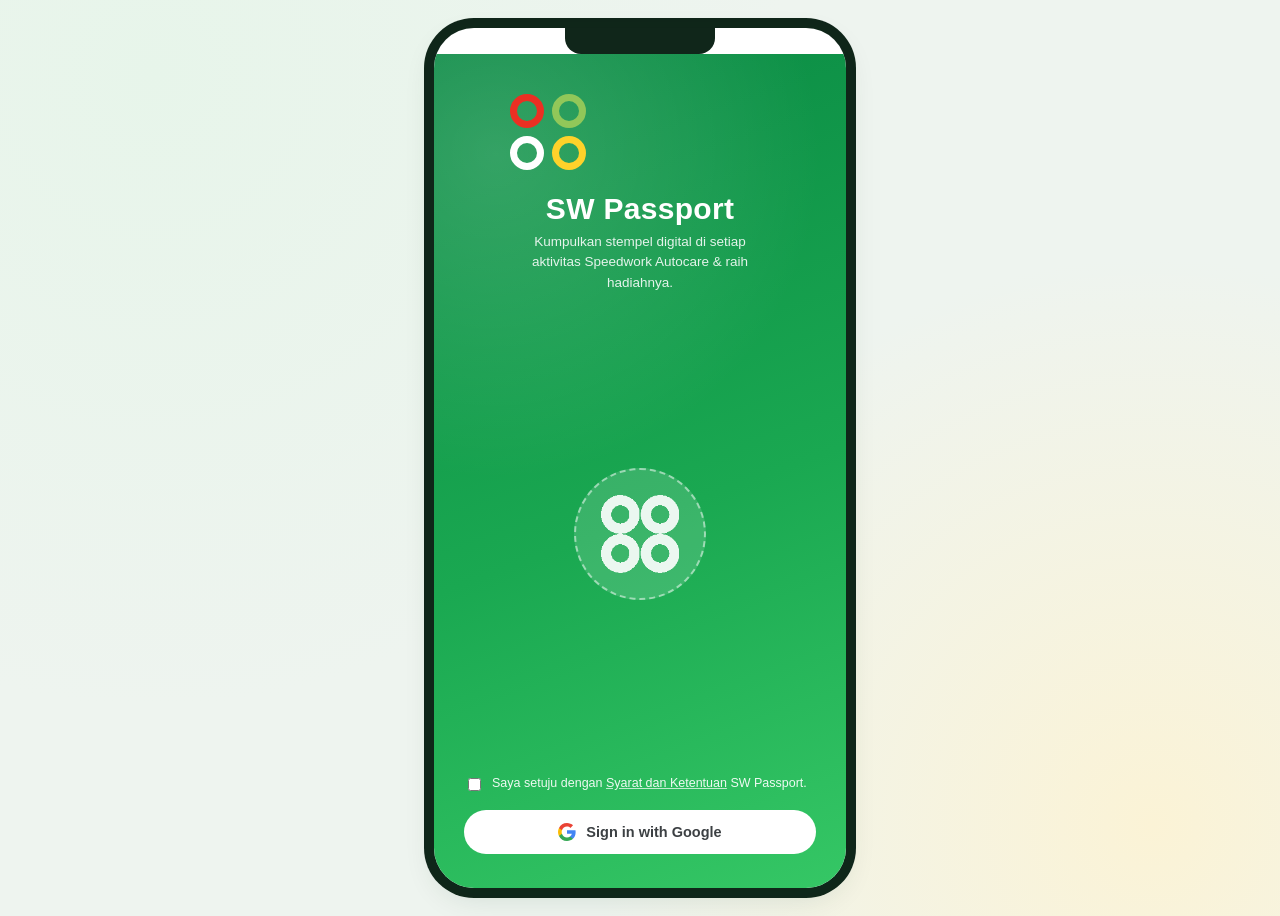
==== index.html @ f14882fb "Add SW Passport app with GitHub Pages deploy workflow Moved out of casualokky-cloud/Ara (which hosts" ====
<!doctype html>
<html lang="id">
<head>
<meta charset="utf-8">
<meta name="viewport" content="width=device-width, initial-scale=1, viewport-fit=cover">
<title>SW Passport — Speedwork Autocare</title>
<link rel="stylesheet" href="css/style.css">
</head>
<body>
<div class="phone" id="phone">
  <div class="phone__notch"></div>

  <!-- ================= LOGIN ================= -->
  <section class="screen is-active" id="screen-login">
    <div class="login">
      <div>
        <div class="login__dots"><span></span><span></span><span></span><span></span></div>
        <h1 class="login__title">SW Passport</h1>
        <p class="login__subtitle">Kumpulkan stempel digital di setiap aktivitas Speedwork Autocare &amp; raih hadiahnya.</p>
      </div>

      <div class="login__badge"><img src="assets/speedwork-mark.png" alt="" style="width:78px;height:78px;object-fit:contain;filter:brightness(0) invert(1);opacity:.9"></div>

      <div class="login__foot">
        <label class="login__terms">
          <input type="checkbox" id="tnc-check">
          <span>Saya setuju dengan <u id="tnc-link">Syarat dan Ketentuan</u> SW Passport.</span>
        </label>
        <button class="btn--google" id="btn-google" disabled>
          <svg width="18" height="18" viewBox="0 0 18 18"><path fill="#4285F4" d="M17.64 9.2c0-.64-.06-1.25-.16-1.84H9v3.48h4.84a4.14 4.14 0 0 1-1.8 2.72v2.26h2.9c1.7-1.56 2.7-3.87 2.7-6.62z"/><path fill="#34A853" d="M9 18c2.43 0 4.47-.8 5.96-2.18l-2.9-2.26c-.8.54-1.84.86-3.06.86-2.35 0-4.34-1.59-5.05-3.72H.98v2.33A9 9 0 0 0 9 18z"/><path fill="#FBBC05" d="M3.95 10.7A5.4 5.4 0 0 1 3.67 9c0-.59.1-1.17.28-1.7V4.97H.98A9 9 0 0 0 0 9c0 1.45.35 2.83.98 4.03l2.97-2.33z"/><path fill="#EA4335" d="M9 3.58c1.32 0 2.51.45 3.44 1.35l2.58-2.58C13.46.89 11.43 0 9 0A9 9 0 0 0 .98 4.97L3.95 7.3C4.66 5.17 6.65 3.58 9 3.58z"/></svg>
          Sign in with Google
        </button>
      </div>
    </div>
  </section>

  <!-- ================= HOME ================= -->
  <section class="screen" id="screen-home">
    <div class="topbar">
      <div class="topbar__brand"><img src="assets/speedwork-logo.png" alt="Speedwork Autocare"></div>
      <button class="topbar__back" id="btn-notif-bell" title="Notifikasi"><span data-icon="bell"></span></button>
    </div>
    <div class="screen__scroll">
      <div class="profile-card" id="profile-card">
        <div class="profile-card__avatar" id="home-avatar">D</div>
        <div>
          <div class="profile-card__name" id="home-name">-</div>
          <div class="profile-card__id" id="home-gtid">-</div>
        </div>
        <div class="profile-card__chevron"><span data-icon="chevron"></span></div>
      </div>

      <div class="banner" id="banner-install">
        <div class="banner__icon"><span data-icon="download"></span></div>
        <div>
          <div class="banner__title">Install Aplikasi</div>
          <div class="banner__desc">Tambahkan SW Passport ke HP Anda.</div>
        </div>
        <div class="banner__action">
          <button class="btn btn--pill-sm" id="btn-install">Install</button>
          <button class="btn btn--ghost" id="btn-install-skip" style="padding:6px 6px;font-size:11.5px">Skip</button>
        </div>
      </div>

      <div class="banner" id="banner-notif">
        <div class="banner__icon"><span data-icon="bell"></span></div>
        <div>
          <div class="banner__title">Notifikasi</div>
          <div class="banner__desc">Terima update passport di HP ini.</div>
        </div>
        <div class="banner__action">
          <button class="btn btn--pill-sm" id="btn-notif">Aktifkan</button>
        </div>
      </div>

      <div class="progress-block">
        <div class="progress-block__head">
          <div class="progress-block__label">Progres Stamp</div>
          <div class="progress-block__count"><span id="home-progress-num">0/9</span><br><small>Stamp Terkumpul</small></div>
        </div>
        <div class="progress-bar"><div class="progress-bar__fill" id="home-progress-fill" style="width:0%"></div></div>
      </div>

      <div class="section-title" style="margin-top:20px">Event Aktif</div>
      <div class="passport-cover" id="open-passport">
        <div class="passport-cover__label" id="active-event-label">SPEEDWORK AUTOCARE</div>
        <div class="passport-cover__title" id="active-event-title">SW Passport 2026</div>
        <div class="passport-cover__badge" id="passport-cover-mark"></div>
        <div class="passport-cover__foot"><span>Buka Passport</span><span data-icon="chevron"></span></div>
      </div>

      <div class="section-title">Riwayat Event</div>
      <div id="event-history-list" class="stamplist" style="margin-top:0"></div>

      <div class="section-title"><span data-icon="id"></span> Menu Cepat</div>
      <div class="stamplist" style="margin-top:0">
        <div class="stampitem" id="quick-area">
          <div class="stampitem__num"><span data-icon-color="area"></span></div>
          <div><div class="stampitem__name">Cari Bengkel Terdekat</div><div class="stampitem__desc">Lihat lokasi booth &amp; bengkel mitra</div></div>
          <div class="stampitem__status" style="border:none"><span data-icon="chevron"></span></div>
        </div>
        <div class="stampitem" id="quick-gallery">
          <div class="stampitem__num"><span data-icon-color="gallery"></span></div>
          <div><div class="stampitem__name">Galeri &amp; Promo</div><div class="stampitem__desc">Katalog produk &amp; keseruan event</div></div>
          <div class="stampitem__status" style="border:none"><span data-icon="chevron"></span></div>
        </div>
      </div>
    </div>
    <div class="bottomnav" data-nav></div>
  </section>

  <!-- ================= PASSPORT ================= -->
  <section class="screen" id="screen-passport">
    <div class="topbar">
      <button class="topbar__back" data-go="screen-home"><span data-icon="back"></span></button>
      <div class="topbar__title" id="passport-topbar-title">SW Passport</div>
      <button class="btn btn--pill-sm" id="btn-switch-event" style="margin-left:auto">Ganti Event</button>
    </div>
    <div class="screen__scroll">
      <div class="event-status" id="event-status-banner" style="display:none">
        <span data-icon="check"></span> <span id="event-status-text">Event ini sudah selesai</span>
      </div>
      <div class="passport-book-wrap">
        <div class="passport-book" id="passport-book">
          <div class="passport-book__head">
            <div class="passport-book__event" id="passport-book-event">SPEEDWORK SERVICE PASSPORT 2026</div>
            <div class="passport-book__sub" id="passport-book-sub">Ikuti alur di bawah &amp; kumpulkan seluruh stempel</div>
          </div>
          <div class="stampmap" id="stampmap">
            <svg class="connectors" id="stampmap-svg"></svg>
          </div>
        </div>
        <div class="passport-ribbon" id="passport-ribbon" style="display:none">Event Selesai</div>
      </div>

      <div class="viewtabs">
        <button class="is-active" id="tab-map" data-view="map">Peta Perjalanan</button>
        <button id="tab-list" data-view="list">Daftar Stamp</button>
      </div>

      <div class="stamplist" id="stamplist" style="display:none"></div>
    </div>
    <div class="bottomnav" data-nav></div>
  </section>

  <!-- ================= AREA ================= -->
  <section class="screen" id="screen-area">
    <div class="topbar">
      <button class="topbar__back" data-go="screen-home"><span data-icon="back"></span></button>
      <div class="topbar__title">Area &amp; Lokasi</div>
    </div>
    <div class="screen__scroll">
      <div class="map-placeholder">Peta lokasi booth &amp; bengkel mitra Speedwork Autocare<br>(ilustrasi — data contoh)</div>
      <div id="branch-list"></div>
    </div>
    <div class="bottomnav" data-nav></div>
  </section>

  <!-- ================= GALLERY ================= -->
  <section class="screen" id="screen-gallery">
    <div class="topbar">
      <button class="topbar__back" data-go="screen-home"><span data-icon="back"></span></button>
      <div class="topbar__title">Gallery</div>
    </div>
    <div class="screen__scroll">
      <div class="gallery-grid" id="gallery-grid"></div>
    </div>
    <div class="bottomnav" data-nav></div>
  </section>

  <!-- ================= PROFILE / GT.ID ================= -->
  <section class="screen" id="screen-profile">
    <div class="topbar">
      <button class="topbar__back" data-go="screen-home"><span data-icon="back"></span></button>
      <div class="topbar__title">SW.ID</div>
    </div>
    <div class="screen__scroll">
      <div class="id-card">
        <div class="id-card__avatar" id="profile-avatar">D</div>
        <div class="id-card__name" id="profile-name">-</div>
        <div class="id-card__id" id="profile-gtid">-</div>
        <canvas id="profile-qr" width="180" height="180"></canvas>
      </div>
      <div class="stat-row">
        <div class="stat-box"><div class="stat-box__num" id="profile-stamps">0/9</div><div class="stat-box__label">Stamp Terkumpul</div></div>
        <div class="stat-box"><div class="stat-box__num" id="profile-since">-</div><div class="stat-box__label">Member Sejak</div></div>
      </div>
      <button class="btn btn--outline btn--block" id="btn-logout" style="margin-top:18px">Keluar Akun</button>
    </div>
    <div class="bottomnav" data-nav></div>
  </section>

  <!-- ============ OVERLAY: stamp detail / QR ============ -->
  <div class="overlay" id="overlay-stamp">
    <div class="sheet">
      <button class="sheet__close" data-close-overlay><span data-icon="close"></span></button>
      <div id="stampdetail-icon" style="width:44px;height:44px;border-radius:12px;background:var(--green-pale);color:var(--green-dark);display:flex;align-items:center;justify-content:center;margin-bottom:10px"></div>
      <div class="sheet__title" id="stampdetail-title">Stamp</div>
      <div class="sheet__desc" id="stampdetail-desc">-</div>

      <div id="stampdetail-todo">
        <button class="btn btn--primary" id="btn-show-qr">Tunjukkan QR ke Staff</button>
      </div>

      <div id="stampdetail-qr" class="qrbox" style="display:none">
        <canvas id="qr-canvas"></canvas>
        <div class="qrbox__id" id="qr-gtid">SW.ID-000000</div>
        <div class="qrbox__hint">Tunjukkan QR ini ke staff Speedwork di lokasi</div>
        <div class="qrbox__status"><span class="dot-pulse"></span><span id="qr-status-text">Menunggu discan staff…</span></div>
      </div>

      <div id="stampdetail-done" style="display:none;text-align:center;padding:6px 0">
        <div style="color:var(--green-dark);font-weight:800;font-size:14px"><span data-icon="check"></span> Stamp sudah diklaim</div>
      </div>

      <div id="stampdetail-closed" style="display:none;text-align:center;padding:6px 0">
        <div style="color:var(--ink-soft);font-weight:700;font-size:13px">Event ini sudah selesai — stempel tidak bisa diklaim lagi.</div>
      </div>
    </div>
  </div>

  <!-- ============ OVERLAY: stamp claimed success ============ -->
  <div class="overlay" id="overlay-success">
    <div class="sheet">
      <div class="stampdone">
        <div class="stampdone__seal" id="success-seal"></div>
        <div class="stampdone__title" id="success-title">Stamp berhasil diklaim!</div>
        <div class="stampdone__desc" id="success-desc">Progres passport kamu bertambah.</div>
        <button class="btn btn--primary" data-close-overlay>Lanjutkan</button>
      </div>
    </div>
  </div>

  <!-- ============ OVERLAY: event switcher ============ -->
  <div class="overlay" id="overlay-events">
    <div class="sheet">
      <button class="sheet__close" data-close-overlay><span data-icon="close"></span></button>
      <div class="sheet__title">Pilih Event</div>
      <div class="sheet__desc">Passport dipakai untuk semua event offline Speedwork Autocare. Pilih event untuk lihat progres stempelnya.</div>
      <div id="event-switch-list" class="stamplist" style="margin-top:0"></div>
    </div>
  </div>

  <!-- ============ OVERLAY: T&C ============ -->
  <div class="overlay" id="overlay-tnc">
    <div class="sheet">
      <button class="sheet__close" data-close-overlay><span data-icon="close"></span></button>
      <div class="sheet__title">Syarat &amp; Ketentuan</div>
      <div class="sheet__desc">
        Ini adalah demo aplikasi gamifikasi SW Passport untuk Speedwork Autocare.
        Dengan melanjutkan, kamu setuju data nama &amp; progres stamp disimpan secara lokal
        di perangkat/browser ini untuk keperluan simulasi program passport.
      </div>
      <button class="btn btn--primary" data-close-overlay>Mengerti</button>
    </div>
  </div>

  <div class="toast" id="toast"></div>
</div>

<script src="js/app.js"></script>
<script src="js/customer.js"></script>
</body>
</html>
---- css/style.css ----
/* Speedwork Autocare — SW Passport gamification demo
   Green brand theme derived from the Speedwork Autocare logo. */

:root {
  --green-dark: #0a8a44;
  --green: #1aa851;
  --green-mid: #35c765;
  --green-light: #91c759;
  --green-pale: #e7f5ea;
  --green-pale-2: #d5efdc;
  --paper: #fbf6e8;
  --paper-dark: #f2e9cf;
  --paper-line: #e2d3a4;
  --paper-ink: #4a3c1e;
  --red: #eb2f23;
  --yellow: #fed22a;
  --ink: #16241c;
  --ink-soft: #4b5c53;
  --line: #dce8df;
  --bg: #eef4ef;
  --card: #ffffff;
  --shadow: 0 10px 30px rgba(0, 60, 30, 0.12);
  --shadow-sm: 0 2px 10px rgba(0, 60, 30, 0.08);
  --radius-lg: 26px;
  --radius-md: 16px;
  --radius-sm: 10px;
  font-size: 16px;
}

* { box-sizing: border-box; }

svg.ic { width: 20px; height: 20px; flex-shrink: 0; display: inline-block; }
svg.ic-color { width: 26px; height: 26px; flex-shrink: 0; display: inline-block; }

html, body {
  margin: 0;
  padding: 0;
  background: var(--bg);
  color: var(--ink);
  font-family: "Segoe UI", Roboto, Helvetica, Arial, sans-serif;
  -webkit-font-smoothing: antialiased;
}

body {
  min-height: 100vh;
  background:
    radial-gradient(circle at 12% 8%, var(--green-pale) 0%, transparent 45%),
    radial-gradient(circle at 90% 90%, #fbf3d6 0%, transparent 40%),
    var(--bg);
  display: flex;
  align-items: flex-start;
  justify-content: center;
  padding: 28px 12px;
}

a { color: inherit; }
button { font-family: inherit; }

/* ---------- Phone shell ---------- */

.phone {
  position: relative;
  width: 100%;
  max-width: 412px;
  min-height: 860px;
  background: var(--card);
  border-radius: 40px;
  box-shadow: var(--shadow), 0 0 0 10px #10261a;
  overflow: hidden;
  display: flex;
  flex-direction: column;
}

.phone__notch {
  position: absolute;
  top: 0;
  left: 50%;
  transform: translateX(-50%);
  width: 150px;
  height: 26px;
  background: #10261a;
  border-radius: 0 0 16px 16px;
  z-index: 40;
}

.screen {
  flex: 1;
  display: none;
  flex-direction: column;
  min-height: 100%;
  padding-top: 26px;
}

.screen.is-active { display: flex; }

.screen__scroll {
  flex: 1;
  overflow-y: auto;
  padding: 18px 18px 100px;
}
.screen__scroll::-webkit-scrollbar { width: 0; }

/* ---------- Top bar ---------- */

.topbar {
  display: flex;
  align-items: center;
  gap: 10px;
  padding: 14px 16px 10px;
  background: var(--card);
}

.topbar__brand {
  display: flex;
  align-items: center;
  gap: 8px;
  flex: 1;
}

.topbar__brand img { height: 20px; }

.topbar__back {
  width: 34px;
  height: 34px;
  border-radius: 50%;
  border: none;
  background: var(--green-pale);
  color: var(--green-dark);
  font-size: 16px;
  display: flex;
  align-items: center;
  justify-content: center;
  cursor: pointer;
}

.topbar__title {
  font-weight: 800;
  font-size: 15px;
  letter-spacing: .02em;
  color: var(--green-dark);
  flex: 1;
  min-width: 0;
  overflow: hidden;
  text-overflow: ellipsis;
  white-space: nowrap;
}

/* ---------- Buttons ---------- */

.btn {
  border: none;
  border-radius: 999px;
  padding: 13px 18px;
  font-weight: 700;
  font-size: 14px;
  cursor: pointer;
  display: inline-flex;
  align-items: center;
  justify-content: center;
  gap: 8px;
  transition: transform .12s ease, box-shadow .12s ease;
}
.btn:active { transform: scale(.97); }

.btn--primary {
  background: linear-gradient(135deg, var(--green-mid), var(--green-dark));
  color: #fff;
  box-shadow: 0 8px 18px rgba(0, 117, 58, 0.35);
  width: 100%;
}

.btn--outline {
  background: #fff;
  border: 1.5px solid var(--line);
  color: var(--ink);
}

.btn--pill-sm {
  padding: 7px 14px;
  font-size: 12.5px;
  background: var(--green-dark);
  color: #fff;
}

.btn--ghost {
  background: transparent;
  color: var(--green-dark);
  font-weight: 700;
}

.btn--block { width: 100%; }
.btn[disabled] { opacity: .55; cursor: default; }

/* ---------- Login screen ---------- */

.login {
  flex: 1;
  display: flex;
  flex-direction: column;
  align-items: center;
  justify-content: space-between;
  padding: 40px 30px 34px;
  background:
    radial-gradient(circle at 15% 12%, rgba(255,255,255,.16) 0, transparent 40%),
    linear-gradient(160deg, var(--green-dark) 0%, var(--green) 55%, var(--green-mid) 100%);
  color: #fff;
  text-align: center;
}

.login__dots {
  display: grid;
  grid-template-columns: repeat(2, 34px);
  gap: 8px;
  margin-bottom: 22px;
}
.login__dots span {
  width: 34px; height: 34px; border-radius: 50%;
  border: 7px solid;
  background: transparent;
}
.login__dots span:nth-child(1) { border-color: var(--red); }
.login__dots span:nth-child(2) { border-color: var(--green-light); }
.login__dots span:nth-child(3) { border-color: #fff; }
.login__dots span:nth-child(4) { border-color: var(--yellow); }

.login__title {
  font-size: 30px;
  font-weight: 800;
  letter-spacing: .01em;
  margin: 0 0 6px;
}
.login__subtitle {
  font-size: 13.5px;
  opacity: .88;
  max-width: 260px;
  line-height: 1.5;
  margin: 0;
}

.login__badge {
  width: 132px;
  height: 132px;
  border-radius: 50%;
  background: rgba(255,255,255,.14);
  display: flex;
  align-items: center;
  justify-content: center;
  margin: 26px 0;
  border: 2px dashed rgba(255,255,255,.5);
}
.login__badge svg { width: 74px; height: 74px; }

.login__foot { width: 100%; }

.login__terms {
  display: flex;
  align-items: flex-start;
  gap: 8px;
  font-size: 12.5px;
  color: rgba(255,255,255,.92);
  text-align: left;
  margin-bottom: 16px;
  line-height: 1.4;
}
.login__terms input { margin-top: 3px; }
.login__terms u { text-decoration-color: rgba(255,255,255,.7); cursor: pointer; }

.btn--google {
  width: 100%;
  background: #fff;
  color: #3c4043;
  border-radius: 999px;
  padding: 13px 18px;
  font-weight: 700;
  font-size: 14.5px;
  display: flex;
  align-items: center;
  justify-content: center;
  gap: 10px;
  border: none;
  cursor: pointer;
}
.btn--google img { width: 18px; height: 18px; }

/* ---------- Home ---------- */

.card {
  background: var(--card);
  border-radius: var(--radius-md);
  box-shadow: var(--shadow-sm);
  padding: 16px;
}

.profile-card {
  display: flex;
  align-items: center;
  gap: 12px;
  border-radius: var(--radius-md);
  padding: 14px 16px;
  background: linear-gradient(120deg, var(--green-dark), var(--green-mid));
  color: #fff;
  box-shadow: 0 10px 22px rgba(0,117,58,.28);
}
.profile-card__avatar {
  width: 46px; height: 46px; border-radius: 50%;
  background: rgba(255,255,255,.22);
  display: flex; align-items: center; justify-content: center;
  font-weight: 800; font-size: 17px;
  flex-shrink: 0;
}
.profile-card__name { font-weight: 800; font-size: 15px; }
.profile-card__id { font-size: 11.5px; opacity: .85; letter-spacing: .02em; }
.profile-card__chevron { margin-left: auto; opacity: .8; }

.banner {
  display: flex;
  align-items: center;
  gap: 12px;
  padding: 12px 14px;
  border-radius: var(--radius-sm);
  border: 1px solid var(--line);
  background: #fff;
  margin-top: 10px;
}
.banner__icon {
  width: 34px; height: 34px; border-radius: 10px;
  background: var(--green-pale);
  color: var(--green-dark);
  display: flex; align-items: center; justify-content: center;
  flex-shrink: 0;
}
.banner__title { font-weight: 700; font-size: 13px; }
.banner__desc { font-size: 11.5px; color: var(--ink-soft); margin-top: 1px; }
.banner__action { margin-left: auto; flex-shrink: 0; }
.banner.is-dismissed { display: none; }

.progress-block { margin-top: 16px; }
.progress-block__head {
  display: flex; align-items: baseline; justify-content: space-between;
  margin-bottom: 8px;
}
.progress-block__label { font-weight: 800; font-size: 13.5px; }
.progress-block__count { font-weight: 800; font-size: 15px; color: var(--green-dark); }
.progress-block__count small { font-weight: 600; font-size: 10.5px; color: var(--ink-soft); }

.progress-bar {
  height: 9px;
  border-radius: 999px;
  background: var(--green-pale-2);
  overflow: hidden;
}
.progress-bar__fill {
  height: 100%;
  background: linear-gradient(90deg, var(--green-light), var(--green-dark));
  border-radius: 999px;
  transition: width .4s ease;
}

.passport-cover {
  margin-top: 18px;
  border-radius: var(--radius-lg);
  background: linear-gradient(150deg, var(--green-dark), var(--green) 60%, var(--green-mid));
  color: #fff;
  padding: 22px 20px 20px;
  position: relative;
  overflow: hidden;
  cursor: pointer;
  box-shadow: 0 14px 26px rgba(0,117,58,.3);
}
.passport-cover::after {
  content: "";
  position: absolute; right: -30px; bottom: -30px;
  width: 130px; height: 130px; border-radius: 50%;
  background: rgba(255,255,255,.08);
}
.passport-cover__label {
  font-size: 10.5px; letter-spacing: .16em; opacity: .8; font-weight: 700;
}
.passport-cover__title { font-size: 20px; font-weight: 800; margin: 6px 0 22px; }
.passport-cover__badge svg { width: 46px; height: 46px; }
.passport-cover__foot {
  display: flex; align-items: center; justify-content: space-between;
  font-size: 11.5px; font-weight: 700; opacity: .9;
}

.section-title {
  font-weight: 800; font-size: 13.5px;
  margin: 22px 0 10px;
  color: var(--ink);
  display: flex; align-items: center; gap: 8px;
}

/* ---------- Passport journey view ---------- */

.passport-book-wrap {
  position: relative;
}

.passport-book {
  border-radius: var(--radius-lg);
  background:
    radial-gradient(circle at 8% 6%, rgba(120,90,40,.05), transparent 12%),
    radial-gradient(circle at 92% 90%, rgba(120,90,40,.05), transparent 12%),
    radial-gradient(circle at 30% 70%, rgba(120,90,40,.04), transparent 40%),
    radial-gradient(circle at 75% 25%, rgba(120,90,40,.04), transparent 35%),
    linear-gradient(180deg, var(--paper), var(--paper-dark));
  border: 1px solid var(--paper-line);
  padding: 18px 14px 20px;
  box-shadow: var(--shadow-sm), inset 0 0 46px rgba(120, 90, 40, .1);
  overflow: hidden;
  position: relative;
  transition: filter .3s ease;
}
.passport-book::before {
  content: "";
  position: absolute; left: 50%; top: 8px; bottom: 8px; width: 3px;
  background: linear-gradient(180deg, transparent, rgba(120,90,40,.3) 12%, rgba(120,90,40,.3) 88%, transparent);
  transform: translateX(-50%);
  box-shadow: 0 0 10px rgba(120,90,40,.18);
  pointer-events: none;
}
.passport-book::after {
  content: "";
  position: absolute; right: 0; bottom: 0; width: 30px; height: 30px;
  background: linear-gradient(135deg, transparent 52%, rgba(120,90,40,.22) 53%, rgba(120,90,40,.08) 68%, transparent 70%);
  pointer-events: none;
}
.passport-book.is-closed {
  filter: grayscale(0.75) brightness(0.9) sepia(0.15);
}

.passport-ribbon {
  position: absolute;
  top: 16px; right: -38px;
  width: 150px;
  padding: 6px 0;
  text-align: center;
  background: linear-gradient(180deg, #eb2f23, #b31f16);
  color: #fff;
  font-weight: 800;
  font-size: 11px;
  letter-spacing: .04em;
  text-transform: uppercase;
  transform: rotate(38deg);
  box-shadow: 0 3px 10px rgba(0,0,0,.35);
  z-index: 10;
  pointer-events: none;
}

.passport-book__head {
  text-align: center;
  margin-bottom: 6px;
}
.passport-book__event { font-weight: 800; font-size: 15px; color: var(--paper-ink); letter-spacing: .02em; }
.passport-book__sub { font-size: 11px; color: rgba(74,60,30,.65); margin-top: 2px; }

.stampmap {
  position: relative;
  width: 100%;
  height: 380px;
  border-radius: 18px;
  overflow: hidden;
  background:
    radial-gradient(circle at 15% 20%, rgba(120,90,40,.05), transparent 30%),
    radial-gradient(circle at 80% 75%, rgba(120,90,40,.05), transparent 30%),
    radial-gradient(circle at 60% 15%, rgba(23,165,88,.05), transparent 35%),
    linear-gradient(175deg, #f7f0dc, #efe4c4);
  box-shadow: inset 0 0 30px rgba(120,90,40,.12);
}
.stampmap svg.connectors { position: absolute; inset: 0; width: 100%; height: 100%; overflow: visible; }

.road-base { fill: none; stroke: rgba(120,90,40,.25); stroke-width: 9; stroke-linecap: round; stroke-linejoin: round; }
.road-progress {
  fill: none; stroke: url(#roadProgressGrad); stroke-width: 9; stroke-linecap: round; stroke-linejoin: round;
  filter: drop-shadow(0 1px 2px rgba(120,90,40,.3));
  transition: stroke-dashoffset 1s cubic-bezier(.34,1.1,.4,1);
}
.road-dash {
  fill: none; stroke: rgba(74,60,30,.55); stroke-width: 1.6; stroke-dasharray: 5 8;
  stroke-linecap: round; stroke-linejoin: round;
}

.route-flag {
  position: absolute; transform: translate(calc(-50% + 22px), -48px);
  filter: drop-shadow(0 2px 3px rgba(0,0,0,.5));
  pointer-events: none;
  z-index: 4;
}

.route-car {
  position: absolute;
  width: 28px; height: 28px;
  margin-left: -14px; margin-top: -14px;
  display: flex; align-items: center; justify-content: center;
  background: #fff;
  border-radius: 50%;
  box-shadow: 0 4px 10px rgba(0,0,0,.4), 0 0 0 3px rgba(254,210,42,.5);
  z-index: 6;
  transition: left .8s cubic-bezier(.4,0,.2,1), top .8s cubic-bezier(.4,0,.2,1);
  animation: carFloat 1.6s ease-in-out infinite;
}
@keyframes carFloat {
  0%, 100% { transform: translateY(0) rotate(-4deg); }
  50% { transform: translateY(-3px) rotate(4deg); }
}

.stampnode {
  position: absolute;
  width: 76px;
  transform: translate(-50%, -50%);
  text-align: center;
  z-index: 3;
  animation: nodePop .5s cubic-bezier(.34,1.56,.64,1) both;
  animation-delay: calc(var(--i, 0) * 70ms);
}
@keyframes nodePop {
  0% { transform: translate(-50%, -50%) scale(0.3); opacity: 0; }
  65% { transform: translate(-50%, -50%) scale(1.14); opacity: 1; }
  100% { transform: translate(-50%, -50%) scale(1); opacity: 1; }
}
.stampnode__circle {
  width: 54px; height: 54px; border-radius: 50%;
  margin: 0 auto 6px;
  background: #fffaf0;
  border: 2.5px solid rgba(120,90,40,.3);
  display: flex; align-items: center; justify-content: center;
  font-weight: 800; font-size: 15px;
  color: var(--paper-ink);
  box-shadow: 0 3px 8px rgba(120,90,40,.25);
  cursor: pointer;
  position: relative;
  transition: transform .15s ease, box-shadow .15s ease;
}
.stampnode__circle:hover { transform: scale(1.08); }
.stampnode__circle.is-tapped { animation: tapBounce .32s ease; }
@keyframes tapBounce {
  0% { transform: scale(1); }
  35% { transform: scale(.84); }
  70% { transform: scale(1.1); }
  100% { transform: scale(1); }
}
.stampnode__circle svg.ic-color { width: 30px; height: 30px; }
.stampnode__label {
  font-size: 9.5px; font-weight: 700; line-height: 1.2; color: var(--paper-ink);
}
.stampnode.is-done .stampnode__circle {
  background: linear-gradient(140deg, #fffdf5, #fbf1d0);
  border-color: var(--green-dark);
  box-shadow: 0 3px 10px rgba(120,90,40,.3), 0 0 0 3px rgba(10,138,68,.15);
}
.stampnode.is-done .stampnode__label { color: var(--green-dark); font-weight: 800; }
.stampnode__check {
  position: absolute; top: -4px; right: -4px;
  width: 18px; height: 18px; border-radius: 50%;
  background: var(--yellow); color: #6b4e00;
  display: flex; align-items: center; justify-content: center;
  font-size: 11px; box-shadow: 0 2px 6px rgba(0,0,0,.35);
  opacity: 0; transform: scale(.4);
  transition: all .25s cubic-bezier(.34,1.56,.64,1);
}
.stampnode.is-done .stampnode__check { opacity: 1; transform: scale(1); }

.stampnode.is-next .stampnode__circle {
  border-color: var(--green-light);
  box-shadow: 0 0 0 0 rgba(145, 199, 89, .6);
  animation: pulseRing 1.8s infinite;
}
@keyframes pulseRing {
  0% { box-shadow: 0 3px 8px rgba(0,0,0,.35), 0 0 0 0 rgba(145, 199, 89, .55); }
  70% { box-shadow: 0 3px 8px rgba(0,0,0,.35), 0 0 0 12px rgba(145, 199, 89, 0); }
  100% { box-shadow: 0 3px 8px rgba(0,0,0,.35), 0 0 0 0 rgba(145, 199, 89, 0); }
}
.stampnode.is-next .stampnode__label { color: var(--green-light); font-weight: 800; }

.viewtabs {
  display: flex;
  background: var(--green-pale);
  border-radius: 999px;
  padding: 4px;
  margin-top: 16px;
}
.viewtabs button {
  flex: 1; border: none; background: transparent;
  padding: 9px 0; border-radius: 999px; font-weight: 700; font-size: 12.5px;
  color: var(--green-dark); cursor: pointer;
}
.viewtabs button.is-active { background: var(--green-dark); color: #fff; }

.viewtabs {
  display: flex;
  background: var(--green-pale);
  border-radius: 999px;
  padding: 4px;
  margin-top: 16px;
}
.viewtabs button {
  flex: 1; border: none; background: transparent;
  padding: 9px 0; border-radius: 999px; font-weight: 700; font-size: 12.5px;
  color: var(--green-dark); cursor: pointer;
}
.viewtabs button.is-active { background: var(--green-dark); color: #fff; }

/* ---------- Stamp checklist ---------- */

.stamplist { margin-top: 14px; display: flex; flex-direction: column; gap: 10px; }
.stampitem {
  display: flex; align-items: center; gap: 12px;
  background: #fff; border: 1px solid var(--line);
  border-radius: var(--radius-sm); padding: 12px 14px;
  cursor: pointer;
}
.stampitem__num {
  width: 34px; height: 34px; border-radius: 50%;
  background: var(--green-pale); color: var(--green-dark);
  font-weight: 800; font-size: 12.5px;
  display: flex; align-items: center; justify-content: center;
  flex-shrink: 0;
}
.stampitem__num svg.ic-color { width: 24px; height: 24px; }
.stampitem__name { font-weight: 700; font-size: 13px; }
.stampitem__desc { font-size: 11px; color: var(--ink-soft); margin-top: 1px; }
.stampitem__status {
  margin-left: auto; width: 26px; height: 26px; border-radius: 50%;
  border: 2px solid var(--line);
  display: flex; align-items: center; justify-content: center; flex-shrink: 0;
}
.stampitem.is-done { border-color: var(--green-light); background: var(--green-pale); }
.stampitem.is-done .stampitem__num { background: var(--green-dark); color: #fff; }
.stampitem.is-done .stampitem__status { background: var(--green-dark); border-color: var(--green-dark); color: #fff; }

.stampitem__badge {
  margin-left: auto; flex-shrink: 0; white-space: nowrap;
  font-size: 10.5px; font-weight: 800; padding: 5px 11px; border-radius: 999px;
  background: var(--green-pale); color: var(--green-dark);
}
.stampitem__badge.is-complete { background: var(--yellow); color: #6b4e00; }
.stampitem__badge.is-active { background: var(--green-dark); color: #fff; }
.stampitem.is-current { border-color: var(--green-mid); background: var(--green-pale); }

.event-status {
  display: flex; align-items: center; gap: 8px;
  background: var(--green-pale); color: var(--green-dark);
  font-weight: 700; font-size: 12.5px; padding: 10px 14px; border-radius: var(--radius-sm);
  margin-bottom: 14px;
}

/* ---------- Bottom nav ---------- */

.bottomnav {
  position: absolute;
  left: 0; right: 0; bottom: 0;
  background: #fff;
  border-top: 1px solid var(--line);
  display: flex;
  padding: 8px 6px calc(10px + env(safe-area-inset-bottom));
  z-index: 30;
}
.bottomnav button {
  flex: 1;
  border: none; background: transparent;
  display: flex; flex-direction: column; align-items: center; gap: 4px;
  padding: 6px 0; font-size: 10.5px; font-weight: 700;
  color: #9fb0a6; cursor: pointer;
}
.bottomnav button svg { width: 21px; height: 21px; }
.bottomnav button.is-active { color: var(--green-dark); }

/* ---------- Modal / sheet ---------- */

.overlay {
  position: absolute; inset: 0;
  background: rgba(10, 30, 18, .5);
  display: none;
  align-items: flex-end;
  z-index: 60;
}
.overlay.is-open { display: flex; }

.sheet {
  width: 100%;
  background: #fff;
  border-radius: 26px 26px 0 0;
  padding: 22px 22px calc(26px + env(safe-area-inset-bottom));
  max-height: 82%;
  overflow-y: auto;
  animation: sheetUp .22s ease;
}
@keyframes sheetUp {
  from { transform: translateY(24px); opacity: 0; }
  to { transform: translateY(0); opacity: 1; }
}

.sheet__close {
  width: 30px; height: 30px; border-radius: 50%;
  border: none; background: var(--green-pale); color: var(--green-dark);
  float: right; cursor: pointer; font-size: 14px;
}

.sheet__title { font-weight: 800; font-size: 16px; margin: 4px 0 4px; }
.sheet__desc { font-size: 12.5px; color: var(--ink-soft); line-height: 1.5; margin-bottom: 16px; }

.qrbox {
  background: var(--green-pale);
  border-radius: var(--radius-md);
  padding: 18px;
  text-align: center;
}
.qrbox canvas {
  border-radius: 12px;
  background: #fff;
  padding: 10px;
  box-shadow: var(--shadow-sm);
}
.qrbox__id { font-weight: 800; font-size: 13px; margin-top: 12px; letter-spacing: .03em; }
.qrbox__hint { font-size: 11.5px; color: var(--ink-soft); margin-top: 4px; }
.qrbox__status {
  margin-top: 14px;
  display: inline-flex; align-items: center; gap: 7px;
  font-size: 11.5px; font-weight: 700; color: var(--green-dark);
  background: #fff; padding: 7px 14px; border-radius: 999px;
}
.dot-pulse {
  width: 7px; height: 7px; border-radius: 50%; background: var(--green-mid);
  animation: pulse 1.1s infinite ease-in-out;
}
@keyframes pulse { 0%,100%{opacity:.3} 50%{opacity:1} }

.stampdone {
  text-align: center;
  padding: 10px 4px 4px;
}
.stampdone__seal {
  width: 108px; height: 108px; margin: 0 auto 16px;
}
.stampdone__title { font-size: 18px; font-weight: 800; color: var(--green-dark); }
.stampdone__desc { font-size: 12.5px; color: var(--ink-soft); margin: 6px 0 20px; }

/* ---------- Area / Gallery ---------- */

.branch-card {
  display: flex; gap: 12px; align-items: flex-start;
  background: #fff; border: 1px solid var(--line);
  border-radius: var(--radius-sm); padding: 13px 14px; margin-bottom: 10px;
}
.branch-card__pin {
  width: 36px; height: 36px; border-radius: 10px;
  background: var(--green-pale); color: var(--green-dark);
  display: flex; align-items: center; justify-content: center; flex-shrink: 0;
}
.branch-card__name { font-weight: 700; font-size: 13px; }
.branch-card__addr { font-size: 11.5px; color: var(--ink-soft); margin-top: 2px; line-height: 1.4; }
.branch-card__tag {
  font-size: 10px; font-weight: 700; color: var(--green-dark);
  background: var(--green-pale); border-radius: 6px; padding: 2px 7px;
  display: inline-block; margin-top: 6px;
}

.map-placeholder {
  height: 150px;
  border-radius: var(--radius-md);
  background:
    radial-gradient(circle at 30% 30%, rgba(0,143,71,.18), transparent 45%),
    radial-gradient(circle at 75% 65%, rgba(254,210,42,.22), transparent 40%),
    var(--green-pale);
  border: 1px dashed var(--green-light);
  display: flex; align-items: center; justify-content: center;
  color: var(--green-dark); font-weight: 700; font-size: 12px;
  margin-bottom: 14px; text-align: center; padding: 10px;
}

.gallery-grid {
  display: grid; grid-template-columns: repeat(2, 1fr); gap: 10px;
}
.gallery-tile {
  aspect-ratio: 1/1;
  border-radius: var(--radius-sm);
  background: #fff;
  border: 1px solid var(--line);
  box-shadow: var(--shadow-sm);
  display: flex; flex-direction: column; align-items: center; justify-content: center;
  gap: 8px;
  color: var(--ink); font-size: 11px; font-weight: 700; text-align: center; padding: 8px;
}
.gallery-tile svg.ic-color { width: 38px; height: 38px; }

/* ---------- Profile / GT.ID tab ---------- */

.id-card {
  border-radius: var(--radius-lg);
  background: linear-gradient(150deg, var(--green-dark), var(--green-mid));
  color: #fff; padding: 22px; text-align: center;
  box-shadow: 0 14px 26px rgba(0,117,58,.3);
}
.id-card__avatar {
  width: 60px; height: 60px; border-radius: 50%; margin: 0 auto 10px;
  background: rgba(255,255,255,.2);
  display: flex; align-items: center; justify-content: center;
  font-weight: 800; font-size: 22px;
}
.id-card__name { font-weight: 800; font-size: 16px; }
.id-card__id { font-size: 11.5px; opacity: .85; margin-top: 2px; letter-spacing: .03em; }
.id-card canvas { margin-top: 16px; border-radius: 10px; background: #fff; padding: 10px; }

.stat-row { display: flex; gap: 10px; margin-top: 14px; }
.stat-box {
  flex: 1; background: #fff; border: 1px solid var(--line);
  border-radius: var(--radius-sm); padding: 12px; text-align: center;
}
.stat-box__num { font-size: 18px; font-weight: 800; color: var(--green-dark); }
.stat-box__label { font-size: 10.5px; color: var(--ink-soft); margin-top: 2px; }

.empty-hint {
  text-align: center; color: var(--ink-soft); font-size: 12px; margin-top: 10px;
}

/* ---------- Toast ---------- */

.toast {
  position: absolute; left: 50%; bottom: 92px; transform: translateX(-50%) translateY(10px);
  background: var(--ink); color: #fff; font-size: 12.5px; font-weight: 600;
  padding: 10px 16px; border-radius: 999px; opacity: 0; pointer-events: none;
  transition: all .25s ease; z-index: 80; white-space: nowrap;
}
.toast.is-show { opacity: 1; transform: translateX(-50%) translateY(0); }

/* ---------- Staff console (staff.html) ---------- */

.staff-wrap {
  width: 100%;
  max-width: 480px;
  margin: 0 auto;
}
.staff-header {
  display: flex; align-items: center; gap: 10px;
  margin-bottom: 18px;
}
.staff-header img { height: 26px; }
.staff-header__title { margin-left: auto; text-align: right; }
.staff-header__title strong { display: block; font-size: 14px; color: var(--green-dark); }
.staff-header__title span { font-size: 11px; color: var(--ink-soft); }

.scanner-box {
  background: #10261a;
  border-radius: var(--radius-lg);
  aspect-ratio: 4/3;
  position: relative;
  overflow: hidden;
  display: flex; align-items: center; justify-content: center;
  margin-bottom: 14px;
}
.scanner-box video { width: 100%; height: 100%; object-fit: cover; display: none; }
.scanner-box.is-live video { display: block; }
.scanner-box__frame {
  position: absolute; inset: 16%;
  border: 3px solid rgba(255,255,255,.7);
  border-radius: 18px;
}
.scanner-box__idle { color: rgba(255,255,255,.65); font-size: 12.5px; text-align: center; padding: 20px; }
.scanner-box__idle svg { width: 40px; height: 40px; margin-bottom: 8px; opacity: .7; }
.scanner-box__scanline {
  position: absolute; left: 16%; right: 16%; height: 2px;
  background: linear-gradient(90deg, transparent, var(--green-light), transparent);
  animation: scan 1.6s linear infinite;
  display: none;
}
.scanner-box.is-live .scanner-box__scanline { display: block; }
@keyframes scan { 0%{top:16%} 100%{top:80%} }

.pending-list { margin-top: 18px; }
.pending-item {
  display: flex; align-items: center; gap: 12px;
  background: #fff; border: 1px solid var(--line); border-radius: var(--radius-sm);
  padding: 12px 14px; margin-bottom: 10px;
}
.pending-item__avatar {
  width: 38px; height: 38px; border-radius: 50%;
  background: var(--green-pale); color: var(--green-dark);
  display: flex; align-items: center; justify-content: center; font-weight: 800;
  flex-shrink: 0;
}
.pending-item__name { font-weight: 700; font-size: 13px; }
.pending-item__stamp { font-size: 11.5px; color: var(--ink-soft); margin-top: 1px; }
.pending-item__go { margin-left: auto; flex-shrink: 0; }

.manual-box {
  margin-top: 20px; background: #fff; border: 1px solid var(--line);
  border-radius: var(--radius-md); padding: 16px;
}
.manual-box label { font-size: 11.5px; font-weight: 700; color: var(--ink-soft); display: block; margin-bottom: 6px; }
.manual-box select, .manual-box input {
  width: 100%; padding: 10px 12px; border-radius: var(--radius-sm);
  border: 1.5px solid var(--line); font-size: 13px; margin-bottom: 12px; font-family: inherit;
}

.log-list { margin-top: 16px; }
.log-item {
  display: flex; justify-content: space-between; font-size: 11.5px;
  padding: 8px 0; border-bottom: 1px dashed var(--line); color: var(--ink-soft);
}
.log-item b { color: var(--ink); }

@media (max-width: 460px) {
  body { padding: 0; }
  .phone { border-radius: 0; min-height: 100vh; box-shadow: none; }
  .phone__notch { display: none; }
}
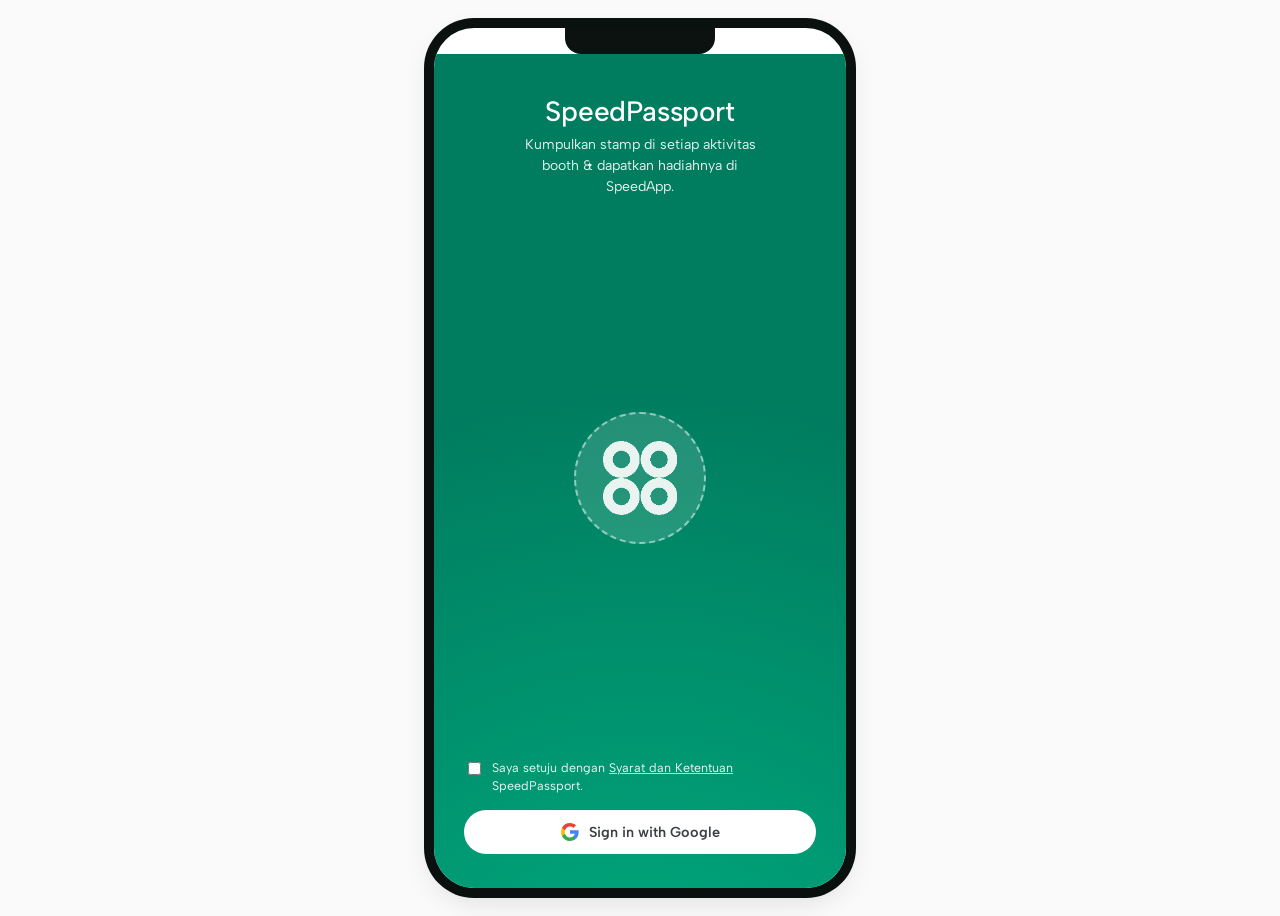
==== commit 853bcb89: "Rebuild SpeedPassport against the BRD + Figma design handoff Two new source-of-truth documents lande" ====
--- a/index.html
+++ b/index.html
@@ -3,7 +3,10 @@
 <head>
 <meta charset="utf-8">
 <meta name="viewport" content="width=device-width, initial-scale=1, viewport-fit=cover">
-<title>SW Passport — Speedwork Autocare</title>
+<title>SpeedPassport — SpeedApp</title>
+<link rel="preconnect" href="https://fonts.googleapis.com">
+<link rel="preconnect" href="https://fonts.gstatic.com" crossorigin>
+<link href="https://fonts.googleapis.com/css2?family=Albert+Sans:wght@400;500;600;700&family=Lexend:wght@300;400;500;600&display=swap" rel="stylesheet">
 <link rel="stylesheet" href="css/style.css">
 </head>
 <body>
@@ -14,17 +17,16 @@
   <section class="screen is-active" id="screen-login">
     <div class="login">
       <div>
-        <div class="login__dots"><span></span><span></span><span></span><span></span></div>
-        <h1 class="login__title">SW Passport</h1>
-        <p class="login__subtitle">Kumpulkan stempel digital di setiap aktivitas Speedwork Autocare &amp; raih hadiahnya.</p>
-      </div>
-
-      <div class="login__badge"><img src="assets/speedwork-mark.png" alt="" style="width:78px;height:78px;object-fit:contain;filter:brightness(0) invert(1);opacity:.9"></div>
+        <h1 class="login__title">SpeedPassport</h1>
+        <p class="login__subtitle">Kumpulkan stamp di setiap aktivitas booth &amp; dapatkan hadiahnya di SpeedApp.</p>
+      </div>
+
+      <div class="login__badge"><img src="assets/speedwork-mark.png" alt=""></div>
 
       <div class="login__foot">
         <label class="login__terms">
           <input type="checkbox" id="tnc-check">
-          <span>Saya setuju dengan <u id="tnc-link">Syarat dan Ketentuan</u> SW Passport.</span>
+          <span>Saya setuju dengan <u id="tnc-link">Syarat dan Ketentuan</u> SpeedPassport.</span>
         </label>
         <button class="btn--google" id="btn-google" disabled>
           <svg width="18" height="18" viewBox="0 0 18 18"><path fill="#4285F4" d="M17.64 9.2c0-.64-.06-1.25-.16-1.84H9v3.48h4.84a4.14 4.14 0 0 1-1.8 2.72v2.26h2.9c1.7-1.56 2.7-3.87 2.7-6.62z"/><path fill="#34A853" d="M9 18c2.43 0 4.47-.8 5.96-2.18l-2.9-2.26c-.8.54-1.84.86-3.06.86-2.35 0-4.34-1.59-5.05-3.72H.98v2.33A9 9 0 0 0 9 18z"/><path fill="#FBBC05" d="M3.95 10.7A5.4 5.4 0 0 1 3.67 9c0-.59.1-1.17.28-1.7V4.97H.98A9 9 0 0 0 0 9c0 1.45.35 2.83.98 4.03l2.97-2.33z"/><path fill="#EA4335" d="M9 3.58c1.32 0 2.51.45 3.44 1.35l2.58-2.58C13.46.89 11.43 0 9 0A9 9 0 0 0 .98 4.97L3.95 7.3C4.66 5.17 6.65 3.58 9 3.58z"/></svg>
@@ -37,8 +39,9 @@
   <!-- ================= HOME ================= -->
   <section class="screen" id="screen-home">
     <div class="topbar">
-      <div class="topbar__brand"><img src="assets/speedwork-logo.png" alt="Speedwork Autocare"></div>
-      <button class="topbar__back" id="btn-notif-bell" title="Notifikasi"><span data-icon="bell"></span></button>
+      <div class="topbar__brand"><img src="assets/speedwork-logo.png" alt="SpeedApp"></div>
+      <button class="topbar__icon-btn" id="btn-cart" title="Keranjang"><span data-icon="cart"></span></button>
+      <button class="topbar__icon-btn" id="btn-notif-bell" title="Notifikasi"><span data-icon="bell"></span></button>
     </div>
     <div class="screen__scroll">
       <div class="profile-card" id="profile-card">
@@ -50,11 +53,18 @@
         <div class="profile-card__chevron"><span data-icon="chevron"></span></div>
       </div>
 
+      <div class="menu-grid">
+        <div class="menu-grid__item" id="menu-ban"><span class="menu-grid__icon" data-icon-color="tire"></span>Ban</div>
+        <div class="menu-grid__item" id="menu-oli"><span class="menu-grid__icon" data-icon-color="oil"></span>Oli</div>
+        <div class="menu-grid__item" id="menu-servis"><span class="menu-grid__icon" data-icon-color="wrench"></span>Servis Lainnya</div>
+        <div class="menu-grid__item" id="menu-bengkel"><span class="menu-grid__icon" data-icon-color="garage"></span>Bengkel</div>
+      </div>
+
       <div class="banner" id="banner-install">
         <div class="banner__icon"><span data-icon="download"></span></div>
         <div>
           <div class="banner__title">Install Aplikasi</div>
-          <div class="banner__desc">Tambahkan SW Passport ke HP Anda.</div>
+          <div class="banner__desc">Tambahkan SpeedApp ke HP Anda.</div>
         </div>
         <div class="banner__action">
           <button class="btn btn--pill-sm" id="btn-install">Install</button>
@@ -66,45 +76,33 @@
         <div class="banner__icon"><span data-icon="bell"></span></div>
         <div>
           <div class="banner__title">Notifikasi</div>
-          <div class="banner__desc">Terima update passport di HP ini.</div>
+          <div class="banner__desc">Terima update SpeedPassport di HP ini.</div>
         </div>
         <div class="banner__action">
           <button class="btn btn--pill-sm" id="btn-notif">Aktifkan</button>
         </div>
       </div>
 
-      <div class="progress-block">
-        <div class="progress-block__head">
-          <div class="progress-block__label">Progres Stamp</div>
-          <div class="progress-block__count"><span id="home-progress-num">0/9</span><br><small>Stamp Terkumpul</small></div>
-        </div>
-        <div class="progress-bar"><div class="progress-bar__fill" id="home-progress-fill" style="width:0%"></div></div>
-      </div>
-
-      <div class="section-title" style="margin-top:20px">Event Aktif</div>
-      <div class="passport-cover" id="open-passport">
-        <div class="passport-cover__label" id="active-event-label">SPEEDWORK AUTOCARE</div>
-        <div class="passport-cover__title" id="active-event-title">SW Passport 2026</div>
-        <div class="passport-cover__badge" id="passport-cover-mark"></div>
-        <div class="passport-cover__foot"><span>Buka Passport</span><span data-icon="chevron"></span></div>
+      <!-- Section/Progress stamp — homepage entry point into SpeedPassport -->
+      <div class="progress-strip" id="open-passport">
+        <div class="progress-strip__body">
+          <div class="progress-strip__rays"></div>
+          <div class="progress-strip__row">
+            <span class="progress-strip__label">Progress stamp</span>
+            <span class="progress-strip__count" id="home-progress-num">1 dari 9</span>
+          </div>
+          <div class="progress-strip__bar">
+            <div class="progress-strip__fill" id="home-progress-fill" style="width:0%"></div>
+          </div>
+        </div>
+        <div class="progress-strip__cta">
+          <span>Misi saya</span>
+          <span data-icon="chevron" style="transform:rotate(90deg)"></span>
+        </div>
       </div>
 
       <div class="section-title">Riwayat Event</div>
       <div id="event-history-list" class="stamplist" style="margin-top:0"></div>
-
-      <div class="section-title"><span data-icon="id"></span> Menu Cepat</div>
-      <div class="stamplist" style="margin-top:0">
-        <div class="stampitem" id="quick-area">
-          <div class="stampitem__num"><span data-icon-color="area"></span></div>
-          <div><div class="stampitem__name">Cari Bengkel Terdekat</div><div class="stampitem__desc">Lihat lokasi booth &amp; bengkel mitra</div></div>
-          <div class="stampitem__status" style="border:none"><span data-icon="chevron"></span></div>
-        </div>
-        <div class="stampitem" id="quick-gallery">
-          <div class="stampitem__num"><span data-icon-color="gallery"></span></div>
-          <div><div class="stampitem__name">Galeri &amp; Promo</div><div class="stampitem__desc">Katalog produk &amp; keseruan event</div></div>
-          <div class="stampitem__status" style="border:none"><span data-icon="chevron"></span></div>
-        </div>
-      </div>
     </div>
     <div class="bottomnav" data-nav></div>
   </section>
@@ -113,32 +111,39 @@
   <section class="screen" id="screen-passport">
     <div class="topbar">
       <button class="topbar__back" data-go="screen-home"><span data-icon="back"></span></button>
-      <div class="topbar__title" id="passport-topbar-title">SW Passport</div>
+      <div class="topbar__title" id="passport-topbar-title">SpeedPassport</div>
       <button class="btn btn--pill-sm" id="btn-switch-event" style="margin-left:auto">Ganti Event</button>
     </div>
     <div class="screen__scroll">
       <div class="event-status" id="event-status-banner" style="display:none">
         <span data-icon="check"></span> <span id="event-status-text">Event ini sudah selesai</span>
       </div>
-      <div class="passport-book-wrap">
-        <div class="passport-book" id="passport-book">
-          <div class="passport-book__head">
-            <div class="passport-book__event" id="passport-book-event">SPEEDWORK SERVICE PASSPORT 2026</div>
-            <div class="passport-book__sub" id="passport-book-sub">Ikuti alur di bawah &amp; kumpulkan seluruh stempel</div>
+
+      <div class="passport-wrap">
+        <div class="passport-board" id="passport-board">
+          <div class="passport-board__head">
+            <div class="passport-board__event" id="passport-book-event">IMOS 2026</div>
+            <div class="passport-board__sub" id="passport-book-sub">Tap stamp untuk info lebih lanjut</div>
           </div>
-          <div class="stampmap" id="stampmap">
-            <svg class="connectors" id="stampmap-svg"></svg>
-          </div>
+          <div class="stamp-grid" id="stamp-grid"></div>
         </div>
         <div class="passport-ribbon" id="passport-ribbon" style="display:none">Event Selesai</div>
       </div>
 
+      <div class="scan-cta" id="open-scanner">
+        <div class="scan-cta__icon"><span data-icon="scan"></span></div>
+        <div>
+          <div class="scan-cta__title">Scan QR di Booth</div>
+          <div class="scan-cta__desc" id="scan-cta-desc">Tunjukkan ke PIC, lalu scan QR yang mereka tampilkan</div>
+        </div>
+      </div>
+
       <div class="viewtabs">
-        <button class="is-active" id="tab-map" data-view="map">Peta Perjalanan</button>
-        <button id="tab-list" data-view="list">Daftar Stamp</button>
-      </div>
-
-      <div class="stamplist" id="stamplist" style="display:none"></div>
+        <button class="is-active" id="tab-map" data-view="map">Papan Stamp</button>
+        <button id="tab-list" data-view="list">Misi Saya</button>
+      </div>
+
+      <div class="mission-list" id="mission-list" style="display:none"></div>
     </div>
     <div class="bottomnav" data-nav></div>
   </section>
@@ -150,7 +155,7 @@
       <div class="topbar__title">Area &amp; Lokasi</div>
     </div>
     <div class="screen__scroll">
-      <div class="map-placeholder">Peta lokasi booth &amp; bengkel mitra Speedwork Autocare<br>(ilustrasi — data contoh)</div>
+      <div class="map-placeholder">Peta lokasi booth &amp; bengkel mitra Speedwork<br>(ilustrasi — data contoh)</div>
       <div id="branch-list"></div>
     </div>
     <div class="bottomnav" data-nav></div>
@@ -168,7 +173,7 @@
     <div class="bottomnav" data-nav></div>
   </section>
 
-  <!-- ================= PROFILE / GT.ID ================= -->
+  <!-- ================= PROFILE / SW.ID ================= -->
   <section class="screen" id="screen-profile">
     <div class="topbar">
       <button class="topbar__back" data-go="screen-home"><span data-icon="back"></span></button>
@@ -190,43 +195,76 @@
     <div class="bottomnav" data-nav></div>
   </section>
 
-  <!-- ============ OVERLAY: stamp detail / QR ============ -->
+  <!-- ============ OVERLAY: mission detail ============ -->
   <div class="overlay" id="overlay-stamp">
     <div class="sheet">
       <button class="sheet__close" data-close-overlay><span data-icon="close"></span></button>
-      <div id="stampdetail-icon" style="width:44px;height:44px;border-radius:12px;background:var(--green-pale);color:var(--green-dark);display:flex;align-items:center;justify-content:center;margin-bottom:10px"></div>
+      <div class="mission-detail__badge" id="stampdetail-icon"></div>
       <div class="sheet__title" id="stampdetail-title">Stamp</div>
       <div class="sheet__desc" id="stampdetail-desc">-</div>
+      <div class="reward-tag" id="stampdetail-reward"></div>
 
       <div id="stampdetail-todo">
-        <button class="btn btn--primary" id="btn-show-qr">Tunjukkan QR ke Staff</button>
-      </div>
-
-      <div id="stampdetail-qr" class="qrbox" style="display:none">
-        <canvas id="qr-canvas"></canvas>
-        <div class="qrbox__id" id="qr-gtid">SW.ID-000000</div>
-        <div class="qrbox__hint">Tunjukkan QR ini ke staff Speedwork di lokasi</div>
-        <div class="qrbox__status"><span class="dot-pulse"></span><span id="qr-status-text">Menunggu discan staff…</span></div>
+        <button class="btn btn--primary" id="btn-show-qr"><span data-icon="scan"></span> Scan QR di Booth</button>
       </div>
 
       <div id="stampdetail-done" style="display:none;text-align:center;padding:6px 0">
-        <div style="color:var(--green-dark);font-weight:800;font-size:14px"><span data-icon="check"></span> Stamp sudah diklaim</div>
+        <div style="color:var(--btn-green-label);font-weight:700;font-size:14px"><span data-icon="check"></span> Stamp sudah diklaim</div>
       </div>
 
       <div id="stampdetail-closed" style="display:none;text-align:center;padding:6px 0">
-        <div style="color:var(--ink-soft);font-weight:700;font-size:13px">Event ini sudah selesai — stempel tidak bisa diklaim lagi.</div>
-      </div>
-    </div>
-  </div>
-
-  <!-- ============ OVERLAY: stamp claimed success ============ -->
+        <div style="color:var(--color-text-subtitle);font-weight:600;font-size:13px">Event ini sudah selesai — stempel tidak bisa diklaim lagi.</div>
+      </div>
+    </div>
+  </div>
+
+  <!-- ============ OVERLAY: in-app QR scanner (customer scans the booth's QR) ============ -->
+  <div class="overlay" id="overlay-scanner">
+    <div class="sheet">
+      <button class="sheet__close" data-close-overlay><span data-icon="close"></span></button>
+      <div class="sheet__title">Scan QR Booth</div>
+      <div class="sheet__desc">Arahkan kamera ke QR yang ditunjukkan PIC di booth. Pastikan kamu berada di lokasi booth.</div>
+
+      <div class="geo-status is-checking" id="geo-status">
+        <span class="dot-pulse"></span><span id="geo-status-text">Memeriksa lokasi kamu…</span>
+      </div>
+
+      <div class="scanner-view" id="scanner-view">
+        <video id="scanner-video" autoplay playsinline muted></video>
+        <div class="scanner-view__frame"></div>
+        <div class="scanner-view__scanline"></div>
+        <div class="scanner-view__idle" id="scanner-idle">
+          <span data-icon="camera"></span>
+          <div>Kamera belum aktif</div>
+        </div>
+      </div>
+      <button class="btn btn--primary" id="btn-start-scanner"><span data-icon="scan"></span> Mulai Scan</button>
+    </div>
+  </div>
+
+  <!-- ============ OVERLAY: stamp claimed success (ModalSpeedPassport) ============ -->
   <div class="overlay" id="overlay-success">
-    <div class="sheet">
-      <div class="stampdone">
-        <div class="stampdone__seal" id="success-seal"></div>
-        <div class="stampdone__title" id="success-title">Stamp berhasil diklaim!</div>
-        <div class="stampdone__desc" id="success-desc">Progres passport kamu bertambah.</div>
-        <button class="btn btn--primary" data-close-overlay>Lanjutkan</button>
+    <div class="sheet award-sheet">
+      <div class="award-sheet__wash">
+        <div class="award-sheet__rings">
+          <div class="ring" style="width:377px;height:377px;left:-9px;top:30px;opacity:.05"></div>
+          <div class="ring" style="width:289px;height:289px;left:35px;top:74px;opacity:.08"></div>
+          <div class="ring" style="width:201px;height:201px;left:79px;top:118px;opacity:.12"></div>
+        </div>
+        <div class="award-sheet__content">
+          <div class="award-sheet__seal" id="success-seal"></div>
+          <div class="award-sheet__title">Stamp Berhasil Didapat!</div>
+          <div class="award-sheet__body">Satu stamp baru sudah masuk ke koleksi kamu. Yuk lanjut kumpulkan stamp berikutnya</div>
+          <div class="next-stamp-card" id="next-stamp-card">
+            <div class="next-stamp-card__badge" id="next-stamp-badge"></div>
+            <div class="next-stamp-card__text">
+              <div class="next-stamp-card__label">Stamp berikutnya</div>
+              <div class="next-stamp-card__value" id="next-stamp-name">-</div>
+            </div>
+            <div class="next-stamp-card__arrow"><span data-icon="chevron"></span></div>
+          </div>
+          <button class="btn btn--primary" data-close-overlay>Lanjutkan</button>
+        </div>
       </div>
     </div>
   </div>
@@ -236,7 +274,7 @@
     <div class="sheet">
       <button class="sheet__close" data-close-overlay><span data-icon="close"></span></button>
       <div class="sheet__title">Pilih Event</div>
-      <div class="sheet__desc">Passport dipakai untuk semua event offline Speedwork Autocare. Pilih event untuk lihat progres stempelnya.</div>
+      <div class="sheet__desc">SpeedPassport dipakai untuk semua event offline. Pilih event untuk lihat progres stempelnya.</div>
       <div id="event-switch-list" class="stamplist" style="margin-top:0"></div>
     </div>
   </div>
@@ -247,8 +285,8 @@
       <button class="sheet__close" data-close-overlay><span data-icon="close"></span></button>
       <div class="sheet__title">Syarat &amp; Ketentuan</div>
       <div class="sheet__desc">
-        Ini adalah demo aplikasi gamifikasi SW Passport untuk Speedwork Autocare.
-        Dengan melanjutkan, kamu setuju data nama &amp; progres stamp disimpan secara lokal
+        Ini adalah demo aplikasi gamifikasi SpeedPassport untuk SpeedApp.
+        Dengan melanjutkan, kamu setuju data nama, lokasi, &amp; progres stamp disimpan secara lokal
         di perangkat/browser ini untuk keperluan simulasi program passport.
       </div>
       <button class="btn btn--primary" data-close-overlay>Mengerti</button>
--- a/css/style.css
+++ b/css/style.css
@@ -1,52 +1,79 @@
-/* Speedwork Autocare — SW Passport gamification demo
-   Green brand theme derived from the Speedwork Autocare logo. */
+/* SpeedPassport — SpeedApp gamification
+   Tokens transcribed from the Figma handoff (design_handoff_speedpassport):
+   components/fig-tokens.css + the README's "Design tokens" section.
+   Where this file and the old Speedwork-Autocare-logo-derived palette
+   disagreed, the Figma file wins — see README.md "Design source". */
 
 :root {
-  --green-dark: #0a8a44;
-  --green: #1aa851;
-  --green-mid: #35c765;
-  --green-light: #91c759;
-  --green-pale: #e7f5ea;
-  --green-pale-2: #d5efdc;
-  --paper: #fbf6e8;
-  --paper-dark: #f2e9cf;
-  --paper-line: #e2d3a4;
-  --paper-ink: #4a3c1e;
-  --red: #eb2f23;
-  --yellow: #fed22a;
-  --ink: #16241c;
-  --ink-soft: #4b5c53;
-  --line: #dce8df;
-  --bg: #eef4ef;
-  --card: #ffffff;
-  --shadow: 0 10px 30px rgba(0, 60, 30, 0.12);
-  --shadow-sm: 0 2px 10px rgba(0, 60, 30, 0.08);
-  --radius-lg: 26px;
-  --radius-md: 16px;
-  --radius-sm: 10px;
+  /* Figma Variables (components/fig-tokens.css) */
+  --color-text-title: #21252A;
+  --color-text-paragraf: #343A40;
+  --color-text-subtitle: #6D757E;
+  --color-text-empty-state: #868E96;
+  --color-general-white: #FFFFFF;
+  --color-general-line: #DEE2E6;
+  --color-general-line-2: #F1F3F5;
+  --color-green-dark: #028C76;
+  --component-container: #F7FAF8;
+
+  /* Brand green (the SpeedPassport identity colour, README "Colours in use") */
+  --brand-light: #00AE81;   /* modal radial, light end */
+  --brand-dark: #007C5F;    /* modal radial, dark end */
+  --btn-green: #019872;     /* primary button fill */
+  --btn-green-label: #009B73;
+  --fill-green: #008764;
+  --fill-green-deep: #006148;
+  --tint-green-1: #E7FFF3;
+  --tint-green-2: #D0F4E2;
+  --tint-green-3: #A2DEBF;
+
+  /* progress-strip heat gradient (start -> half -> full), read off
+     SectionProgressStamp.jsx directly */
+  --progress-start: #DD7402;
+  --progress-mid: #EAB308;
+  --progress-full: #008764;
+
+  /* accents */
+  --accent-crimson: #C62845;
+  --accent-red: #E62533;
+  --accent-amber: #F5B94C;
+  --accent-yellow: #FFC42E;
+  --accent-navy: #285583;
+  --accent-blue: #0068C8;
+
+  --white: #FFFFFF;
+  --bg: #FAFAFA;
+  --card: #FFFFFF;
+  --line: var(--color-general-line);
+
+  --sp-2: 2px; --sp-4: 4px; --sp-6: 6px; --sp-8: 8px; --sp-12: 12px;
+  --sp-16: 16px; --sp-20: 20px; --sp-24: 24px; --sp-32: 32px; --sp-40: 40px;
+
+  --r-4: 4px; --r-8: 8px; --r-12: 12px; --r-16: 16px; --r-24: 24px; --r-40: 40px;
+
+  --shadow-card: 0 4px 14px rgba(0,0,0,0.10);
+  --shadow-float: 0 8px 20px rgba(28,39,49,0.24);
+  --shadow-modal-card: 0 8px 24px rgba(0,0,0,0.08);
+
   font-size: 16px;
 }
 
 * { box-sizing: border-box; }
 
 svg.ic { width: 20px; height: 20px; flex-shrink: 0; display: inline-block; }
-svg.ic-color { width: 26px; height: 26px; flex-shrink: 0; display: inline-block; }
 
 html, body {
   margin: 0;
   padding: 0;
   background: var(--bg);
-  color: var(--ink);
-  font-family: "Segoe UI", Roboto, Helvetica, Arial, sans-serif;
+  color: var(--color-text-title);
+  font-family: "Albert Sans", -apple-system, BlinkMacSystemFont, "Segoe UI", Roboto, "Helvetica Neue", Arial, sans-serif;
   -webkit-font-smoothing: antialiased;
 }
 
 body {
   min-height: 100vh;
-  background:
-    radial-gradient(circle at 12% 8%, var(--green-pale) 0%, transparent 45%),
-    radial-gradient(circle at 90% 90%, #fbf3d6 0%, transparent 40%),
-    var(--bg);
+  background: var(--bg);
   display: flex;
   align-items: flex-start;
   justify-content: center;
@@ -65,7 +92,7 @@
   min-height: 860px;
   background: var(--card);
   border-radius: 40px;
-  box-shadow: var(--shadow), 0 0 0 10px #10261a;
+  box-shadow: 0 10px 30px rgba(0,0,0,0.14), 0 0 0 10px #0b1210;
   overflow: hidden;
   display: flex;
   flex-direction: column;
@@ -73,12 +100,10 @@
 
 .phone__notch {
   position: absolute;
-  top: 0;
-  left: 50%;
+  top: 0; left: 50%;
   transform: translateX(-50%);
-  width: 150px;
-  height: 26px;
-  background: #10261a;
+  width: 150px; height: 26px;
+  background: #0b1210;
   border-radius: 0 0 16px 16px;
   z-index: 40;
 }
@@ -90,13 +115,12 @@
   min-height: 100%;
   padding-top: 26px;
 }
-
 .screen.is-active { display: flex; }
 
 .screen__scroll {
   flex: 1;
   overflow-y: auto;
-  padding: 18px 18px 100px;
+  padding: 16px 16px 100px;
 }
 .screen__scroll::-webkit-scrollbar { width: 0; }
 
@@ -109,85 +133,53 @@
   padding: 14px 16px 10px;
   background: var(--card);
 }
-
-.topbar__brand {
-  display: flex;
-  align-items: center;
-  gap: 8px;
+.topbar__brand { display: flex; align-items: center; gap: 8px; flex: 1; }
+.topbar__brand img { height: 22px; }
+.topbar__back {
+  width: 34px; height: 34px; border-radius: 50%;
+  border: none; background: var(--tint-green-1); color: var(--brand-dark);
+  display: flex; align-items: center; justify-content: center; cursor: pointer;
+}
+.topbar__icon-btn {
+  width: 36px; height: 36px; border-radius: 50%;
+  border: 1px solid var(--color-general-line);
+  background: #fff; color: var(--color-text-paragraf);
+  display: flex; align-items: center; justify-content: center; cursor: pointer;
+  flex-shrink: 0;
+}
+.topbar__title {
+  font-weight: 500; font-size: 16px; color: var(--color-text-title);
+  flex: 1; min-width: 0; overflow: hidden; text-overflow: ellipsis; white-space: nowrap;
+}
+
+.topbar__search {
   flex: 1;
-}
-
-.topbar__brand img { height: 20px; }
-
-.topbar__back {
-  width: 34px;
-  height: 34px;
-  border-radius: 50%;
-  border: none;
-  background: var(--green-pale);
-  color: var(--green-dark);
-  font-size: 16px;
-  display: flex;
-  align-items: center;
-  justify-content: center;
-  cursor: pointer;
-}
-
-.topbar__title {
-  font-weight: 800;
-  font-size: 15px;
-  letter-spacing: .02em;
-  color: var(--green-dark);
-  flex: 1;
-  min-width: 0;
-  overflow: hidden;
-  text-overflow: ellipsis;
-  white-space: nowrap;
-}
+  display: flex; align-items: center; gap: 8px;
+  background: var(--component-container);
+  border-radius: 999px;
+  padding: 9px 14px;
+  color: var(--color-text-subtitle);
+  font-size: 13px;
+}
+.topbar__search svg { flex-shrink: 0; }
 
 /* ---------- Buttons ---------- */
 
 .btn {
-  border: none;
-  border-radius: 999px;
-  padding: 13px 18px;
-  font-weight: 700;
-  font-size: 14px;
-  cursor: pointer;
-  display: inline-flex;
-  align-items: center;
-  justify-content: center;
-  gap: 8px;
+  border: none; border-radius: 999px; padding: 13px 18px;
+  font-weight: 600; font-size: 14px; cursor: pointer;
+  display: inline-flex; align-items: center; justify-content: center; gap: 8px;
   transition: transform .12s ease, box-shadow .12s ease;
 }
 .btn:active { transform: scale(.97); }
-
 .btn--primary {
-  background: linear-gradient(135deg, var(--green-mid), var(--green-dark));
-  color: #fff;
-  box-shadow: 0 8px 18px rgba(0, 117, 58, 0.35);
+  background: var(--btn-green); color: #fff;
+  box-shadow: inset 0 0 0 1px var(--color-general-line), 0 4px 14px rgba(1,152,114,.3);
   width: 100%;
 }
-
-.btn--outline {
-  background: #fff;
-  border: 1.5px solid var(--line);
-  color: var(--ink);
-}
-
-.btn--pill-sm {
-  padding: 7px 14px;
-  font-size: 12.5px;
-  background: var(--green-dark);
-  color: #fff;
-}
-
-.btn--ghost {
-  background: transparent;
-  color: var(--green-dark);
-  font-weight: 700;
-}
-
+.btn--outline { background: #fff; border: 1.5px solid var(--line); color: var(--color-text-title); }
+.btn--pill-sm { padding: 7px 14px; font-size: 12.5px; background: var(--btn-green); color: #fff; }
+.btn--ghost { background: transparent; color: var(--btn-green-label); font-weight: 700; }
 .btn--block { width: 100%; }
 .btn[disabled] { opacity: .55; cursor: default; }
 
@@ -195,709 +187,512 @@
 
 .login {
   flex: 1;
-  display: flex;
-  flex-direction: column;
-  align-items: center;
-  justify-content: space-between;
+  display: flex; flex-direction: column; align-items: center; justify-content: space-between;
   padding: 40px 30px 34px;
-  background:
-    radial-gradient(circle at 15% 12%, rgba(255,255,255,.16) 0, transparent 40%),
-    linear-gradient(160deg, var(--green-dark) 0%, var(--green) 55%, var(--green-mid) 100%);
-  color: #fff;
-  text-align: center;
-}
-
-.login__dots {
-  display: grid;
-  grid-template-columns: repeat(2, 34px);
-  gap: 8px;
-  margin-bottom: 22px;
-}
-.login__dots span {
-  width: 34px; height: 34px; border-radius: 50%;
-  border: 7px solid;
-  background: transparent;
-}
-.login__dots span:nth-child(1) { border-color: var(--red); }
-.login__dots span:nth-child(2) { border-color: var(--green-light); }
-.login__dots span:nth-child(3) { border-color: #fff; }
-.login__dots span:nth-child(4) { border-color: var(--yellow); }
-
-.login__title {
-  font-size: 30px;
-  font-weight: 800;
-  letter-spacing: .01em;
-  margin: 0 0 6px;
-}
-.login__subtitle {
-  font-size: 13.5px;
-  opacity: .88;
-  max-width: 260px;
-  line-height: 1.5;
-  margin: 0;
-}
-
+  background: radial-gradient(688px 688px at 50% 122%, var(--brand-light) 0%, var(--brand-dark) 100%);
+  color: #fff; text-align: center;
+}
+.login__title { font-size: 28px; font-weight: 500; letter-spacing: -.2px; margin: 0 0 6px; }
+.login__subtitle { font-size: 14px; opacity: .9; max-width: 260px; line-height: 1.5; margin: 0; }
 .login__badge {
-  width: 132px;
-  height: 132px;
-  border-radius: 50%;
+  width: 132px; height: 132px; border-radius: 50%;
   background: rgba(255,255,255,.14);
-  display: flex;
-  align-items: center;
-  justify-content: center;
-  margin: 26px 0;
-  border: 2px dashed rgba(255,255,255,.5);
-}
-.login__badge svg { width: 74px; height: 74px; }
-
+  display: flex; align-items: center; justify-content: center;
+  margin: 26px 0; border: 2px dashed rgba(255,255,255,.5);
+}
+.login__badge img { width: 74px; height: 74px; object-fit: contain; filter: brightness(0) invert(1); opacity: .9; }
 .login__foot { width: 100%; }
-
 .login__terms {
-  display: flex;
-  align-items: flex-start;
-  gap: 8px;
-  font-size: 12.5px;
-  color: rgba(255,255,255,.92);
-  text-align: left;
-  margin-bottom: 16px;
-  line-height: 1.4;
+  display: flex; align-items: flex-start; gap: 8px; font-size: 12.5px; color: rgba(255,255,255,.92);
+  text-align: left; margin-bottom: 16px; line-height: 1.4;
 }
 .login__terms input { margin-top: 3px; }
 .login__terms u { text-decoration-color: rgba(255,255,255,.7); cursor: pointer; }
 
 .btn--google {
-  width: 100%;
-  background: #fff;
-  color: #3c4043;
-  border-radius: 999px;
-  padding: 13px 18px;
-  font-weight: 700;
-  font-size: 14.5px;
-  display: flex;
-  align-items: center;
-  justify-content: center;
-  gap: 10px;
-  border: none;
-  cursor: pointer;
+  width: 100%; background: #fff; color: #3c4043; border-radius: 999px; padding: 13px 18px;
+  font-weight: 600; font-size: 14.5px; display: flex; align-items: center; justify-content: center; gap: 10px;
+  border: none; cursor: pointer;
 }
 .btn--google img { width: 18px; height: 18px; }
 
 /* ---------- Home ---------- */
 
-.card {
-  background: var(--card);
-  border-radius: var(--radius-md);
-  box-shadow: var(--shadow-sm);
-  padding: 16px;
-}
-
 .profile-card {
-  display: flex;
-  align-items: center;
-  gap: 12px;
-  border-radius: var(--radius-md);
-  padding: 14px 16px;
-  background: linear-gradient(120deg, var(--green-dark), var(--green-mid));
-  color: #fff;
-  box-shadow: 0 10px 22px rgba(0,117,58,.28);
+  display: flex; align-items: center; gap: 12px;
+  border-radius: var(--r-16); padding: 14px 16px;
+  background: linear-gradient(120deg, var(--brand-dark), var(--fill-green));
+  color: #fff; box-shadow: var(--shadow-card);
 }
 .profile-card__avatar {
-  width: 46px; height: 46px; border-radius: 50%;
-  background: rgba(255,255,255,.22);
-  display: flex; align-items: center; justify-content: center;
-  font-weight: 800; font-size: 17px;
-  flex-shrink: 0;
-}
-.profile-card__name { font-weight: 800; font-size: 15px; }
+  width: 46px; height: 46px; border-radius: 50%; background: rgba(255,255,255,.22);
+  display: flex; align-items: center; justify-content: center; font-weight: 700; font-size: 17px; flex-shrink: 0;
+}
+.profile-card__name { font-weight: 600; font-size: 15px; }
 .profile-card__id { font-size: 11.5px; opacity: .85; letter-spacing: .02em; }
 .profile-card__chevron { margin-left: auto; opacity: .8; }
 
+.menu-grid {
+  display: grid; grid-template-columns: repeat(4, 1fr); gap: 10px;
+  margin-top: 16px;
+}
+.menu-grid__item {
+  display: flex; flex-direction: column; align-items: center; gap: 6px;
+  font-size: 11px; font-weight: 500; color: var(--color-text-paragraf); text-align: center;
+  cursor: pointer;
+}
+.menu-grid__icon { width: 44px; height: 44px; }
+
 .banner {
-  display: flex;
-  align-items: center;
-  gap: 12px;
-  padding: 12px 14px;
-  border-radius: var(--radius-sm);
-  border: 1px solid var(--line);
-  background: #fff;
-  margin-top: 10px;
+  display: flex; align-items: center; gap: 12px; padding: 12px 14px;
+  border-radius: var(--r-12); border: 1px solid var(--line); background: #fff; margin-top: 10px;
 }
 .banner__icon {
-  width: 34px; height: 34px; border-radius: 10px;
-  background: var(--green-pale);
-  color: var(--green-dark);
-  display: flex; align-items: center; justify-content: center;
-  flex-shrink: 0;
-}
-.banner__title { font-weight: 700; font-size: 13px; }
-.banner__desc { font-size: 11.5px; color: var(--ink-soft); margin-top: 1px; }
+  width: 34px; height: 34px; border-radius: 10px; background: var(--tint-green-1); color: var(--brand-dark);
+  display: flex; align-items: center; justify-content: center; flex-shrink: 0;
+}
+.banner__title { font-weight: 600; font-size: 13px; }
+.banner__desc { font-size: 11.5px; color: var(--color-text-subtitle); margin-top: 1px; }
 .banner__action { margin-left: auto; flex-shrink: 0; }
 .banner.is-dismissed { display: none; }
 
-.progress-block { margin-top: 16px; }
-.progress-block__head {
-  display: flex; align-items: baseline; justify-content: space-between;
-  margin-bottom: 8px;
-}
-.progress-block__label { font-weight: 800; font-size: 13.5px; }
-.progress-block__count { font-weight: 800; font-size: 15px; color: var(--green-dark); }
-.progress-block__count small { font-weight: 600; font-size: 10.5px; color: var(--ink-soft); }
-
-.progress-bar {
-  height: 9px;
-  border-radius: 999px;
-  background: var(--green-pale-2);
-  overflow: hidden;
-}
-.progress-bar__fill {
-  height: 100%;
-  background: linear-gradient(90deg, var(--green-light), var(--green-dark));
-  border-radius: 999px;
-  transition: width .4s ease;
-}
-
-.passport-cover {
-  margin-top: 18px;
-  border-radius: var(--radius-lg);
-  background: linear-gradient(150deg, var(--green-dark), var(--green) 60%, var(--green-mid));
-  color: #fff;
-  padding: 22px 20px 20px;
+/* ---------- Section/Progress stamp (homepage entry) ---------- */
+
+.progress-strip {
+  width: 100%;
+  border-radius: var(--r-16);
+  background: #fff;
+  box-shadow: inset 0 0 0 1px var(--color-general-line-2), 0 8px 24px rgba(0,0,0,.08);
+  display: flex; flex-direction: column; gap: 12px;
   position: relative;
   overflow: hidden;
+  margin-top: 16px;
   cursor: pointer;
-  box-shadow: 0 14px 26px rgba(0,117,58,.3);
-}
-.passport-cover::after {
+}
+.progress-strip__body {
+  position: relative;
+  display: flex; flex-direction: column; gap: 12px;
+  padding: 12px 12px 32px;
+  overflow: hidden;
+  border-radius: 15px;
+}
+.progress-strip__rays {
+  position: absolute; right: -20px; top: -16px; width: 190px; height: 100px;
+  opacity: .1;
+  background: repeating-linear-gradient(70deg, var(--btn-green) 0 10px, transparent 10px 22px);
+  pointer-events: none;
+}
+.progress-strip__row {
+  position: relative; display: flex; justify-content: space-between; align-items: center;
+}
+.progress-strip__label { font-weight: 500; font-size: 16px; color: var(--color-text-title); }
+.progress-strip__count { font-weight: 400; font-size: 16px; color: var(--color-text-subtitle); }
+.progress-strip__bar { position: relative; height: 16px; border-radius: 8px; background: rgb(241,241,241); }
+.progress-strip__fill {
+  position: absolute; left: 0; top: 0; height: 16px; border-radius: 8px;
+  box-shadow: 0 2px 4px -2px rgba(0,0,0,.1), 0 4px 6px -1px rgba(0,0,0,.1);
+  transition: width .5s ease;
+}
+.progress-strip__fill::after {
+  content: ""; position: absolute; left: 4px; top: 2px; right: 4px; height: 6px;
+  opacity: .2; border-radius: 40px; background: #fff;
+}
+.progress-strip__cta {
+  position: absolute; left: 50%; bottom: 14px; transform: translateX(-50%);
+  border-radius: var(--r-40);
+  background: linear-gradient(180deg, #2BBE98 0%, #007456 100%);
+  box-shadow: 0 6px 16px rgba(28,39,49,.16);
+  display: flex; align-items: center; gap: 8px;
+  padding: 8px 16px;
+  color: #fff; font-weight: 500; font-size: 14px;
+}
+
+.section-title {
+  font-weight: 600; font-size: 15px; margin: 22px 0 10px; color: var(--color-text-title);
+  display: flex; align-items: center; gap: 8px;
+}
+
+/* ---------- SpeedPassport board (the passport page) ---------- */
+
+.passport-wrap { position: relative; margin-top: 4px; }
+.passport-board {
+  border-radius: var(--r-24);
+  background: linear-gradient(180deg, #fff, var(--component-container));
+  border: 1px solid var(--color-general-line-2);
+  box-shadow: var(--shadow-card);
+  padding: 18px 14px 22px;
+  position: relative;
+  overflow: hidden;
+  transition: filter .3s ease;
+}
+.passport-board::before {
+  /* spine */
+  content: ""; position: absolute; left: 26px; top: 8px; bottom: 8px; width: 3px;
+  background: linear-gradient(180deg, transparent, var(--color-general-line) 12%, var(--color-general-line) 88%, transparent);
+}
+.passport-board::after {
+  /* sunburst watermark, top-right */
   content: "";
-  position: absolute; right: -30px; bottom: -30px;
-  width: 130px; height: 130px; border-radius: 50%;
-  background: rgba(255,255,255,.08);
-}
-.passport-cover__label {
-  font-size: 10.5px; letter-spacing: .16em; opacity: .8; font-weight: 700;
-}
-.passport-cover__title { font-size: 20px; font-weight: 800; margin: 6px 0 22px; }
-.passport-cover__badge svg { width: 46px; height: 46px; }
-.passport-cover__foot {
-  display: flex; align-items: center; justify-content: space-between;
-  font-size: 11.5px; font-weight: 700; opacity: .9;
-}
-
-.section-title {
-  font-weight: 800; font-size: 13.5px;
-  margin: 22px 0 10px;
-  color: var(--ink);
-  display: flex; align-items: center; gap: 8px;
-}
-
-/* ---------- Passport journey view ---------- */
-
-.passport-book-wrap {
+  position: absolute; right: -40px; top: -30px; width: 220px; height: 220px;
+  background: repeating-conic-gradient(from -20deg at 100% 0%, rgba(1,152,114,.05) 0deg 6deg, transparent 6deg 12deg);
+  pointer-events: none;
+}
+.passport-board.is-closed { filter: grayscale(0.7) brightness(.94) sepia(.12); }
+
+.passport-board__head { text-align: center; margin-bottom: 14px; position: relative; }
+.passport-board__event {
+  font-family: "Lexend", "Albert Sans", sans-serif;
+  font-weight: 600; font-size: 20px; color: var(--color-text-title);
+}
+.passport-board__sub {
+  font-family: "Lexend", "Albert Sans", sans-serif;
+  font-weight: 300; font-size: 11px; color: var(--color-text-subtitle); margin-top: 2px;
+}
+
+.stamp-grid {
   position: relative;
-}
-
-.passport-book {
-  border-radius: var(--radius-lg);
-  background:
-    radial-gradient(circle at 8% 6%, rgba(120,90,40,.05), transparent 12%),
-    radial-gradient(circle at 92% 90%, rgba(120,90,40,.05), transparent 12%),
-    radial-gradient(circle at 30% 70%, rgba(120,90,40,.04), transparent 40%),
-    radial-gradient(circle at 75% 25%, rgba(120,90,40,.04), transparent 35%),
-    linear-gradient(180deg, var(--paper), var(--paper-dark));
-  border: 1px solid var(--paper-line);
-  padding: 18px 14px 20px;
-  box-shadow: var(--shadow-sm), inset 0 0 46px rgba(120, 90, 40, .1);
-  overflow: hidden;
+  display: grid;
+  grid-template-columns: repeat(3, 1fr);
+  gap: 14px 10px;
+  padding: 4px 2px 6px;
+}
+.stamp-cell {
+  display: flex; flex-direction: column; align-items: center; gap: 6px;
+  text-align: center; cursor: pointer;
+  animation: stampPop .45s cubic-bezier(.34,1.56,.64,1) both;
+  animation-delay: calc(var(--i, 0) * 60ms);
+}
+@keyframes stampPop {
+  0% { transform: scale(.4) rotate(0); opacity: 0; }
+  100% { transform: scale(1) rotate(var(--rot, 0deg)); opacity: 1; }
+}
+.stamp-cell__badge {
+  width: 76px; height: 76px; border-radius: 50%;
   position: relative;
-  transition: filter .3s ease;
-}
-.passport-book::before {
-  content: "";
-  position: absolute; left: 50%; top: 8px; bottom: 8px; width: 3px;
-  background: linear-gradient(180deg, transparent, rgba(120,90,40,.3) 12%, rgba(120,90,40,.3) 88%, transparent);
-  transform: translateX(-50%);
-  box-shadow: 0 0 10px rgba(120,90,40,.18);
-  pointer-events: none;
-}
-.passport-book::after {
-  content: "";
-  position: absolute; right: 0; bottom: 0; width: 30px; height: 30px;
-  background: linear-gradient(135deg, transparent 52%, rgba(120,90,40,.22) 53%, rgba(120,90,40,.08) 68%, transparent 70%);
-  pointer-events: none;
-}
-.passport-book.is-closed {
-  filter: grayscale(0.75) brightness(0.9) sepia(0.15);
-}
-
-.passport-ribbon {
-  position: absolute;
-  top: 16px; right: -38px;
-  width: 150px;
-  padding: 6px 0;
-  text-align: center;
-  background: linear-gradient(180deg, #eb2f23, #b31f16);
-  color: #fff;
-  font-weight: 800;
-  font-size: 11px;
-  letter-spacing: .04em;
-  text-transform: uppercase;
-  transform: rotate(38deg);
-  box-shadow: 0 3px 10px rgba(0,0,0,.35);
-  z-index: 10;
-  pointer-events: none;
-}
-
-.passport-book__head {
-  text-align: center;
-  margin-bottom: 6px;
-}
-.passport-book__event { font-weight: 800; font-size: 15px; color: var(--paper-ink); letter-spacing: .02em; }
-.passport-book__sub { font-size: 11px; color: rgba(74,60,30,.65); margin-top: 2px; }
-
-.stampmap {
-  position: relative;
-  width: 100%;
-  height: 380px;
-  border-radius: 18px;
-  overflow: hidden;
-  background:
-    radial-gradient(circle at 15% 20%, rgba(120,90,40,.05), transparent 30%),
-    radial-gradient(circle at 80% 75%, rgba(120,90,40,.05), transparent 30%),
-    radial-gradient(circle at 60% 15%, rgba(23,165,88,.05), transparent 35%),
-    linear-gradient(175deg, #f7f0dc, #efe4c4);
-  box-shadow: inset 0 0 30px rgba(120,90,40,.12);
-}
-.stampmap svg.connectors { position: absolute; inset: 0; width: 100%; height: 100%; overflow: visible; }
-
-.road-base { fill: none; stroke: rgba(120,90,40,.25); stroke-width: 9; stroke-linecap: round; stroke-linejoin: round; }
-.road-progress {
-  fill: none; stroke: url(#roadProgressGrad); stroke-width: 9; stroke-linecap: round; stroke-linejoin: round;
-  filter: drop-shadow(0 1px 2px rgba(120,90,40,.3));
-  transition: stroke-dashoffset 1s cubic-bezier(.34,1.1,.4,1);
-}
-.road-dash {
-  fill: none; stroke: rgba(74,60,30,.55); stroke-width: 1.6; stroke-dasharray: 5 8;
-  stroke-linecap: round; stroke-linejoin: round;
-}
-
-.route-flag {
-  position: absolute; transform: translate(calc(-50% + 22px), -48px);
-  filter: drop-shadow(0 2px 3px rgba(0,0,0,.5));
-  pointer-events: none;
-  z-index: 4;
-}
-
-.route-car {
-  position: absolute;
-  width: 28px; height: 28px;
-  margin-left: -14px; margin-top: -14px;
+  transform: rotate(var(--rot, 0deg));
+  transition: transform .15s ease;
+}
+.stamp-cell__badge img {
+  width: 100%; height: 100%; object-fit: contain;
+  filter: drop-shadow(0 3px 6px rgba(0,0,0,.16));
+}
+.stamp-cell:not(.is-done) .stamp-cell__badge img { opacity: .55; filter: grayscale(.35) drop-shadow(0 2px 4px rgba(0,0,0,.1)); }
+.stamp-cell:hover .stamp-cell__badge { transform: rotate(var(--rot, 0deg)) scale(1.08); }
+.stamp-cell__check {
+  position: absolute; top: -2px; right: -2px;
+  width: 20px; height: 20px; border-radius: 50%;
+  background: var(--btn-green); color: #fff;
   display: flex; align-items: center; justify-content: center;
-  background: #fff;
-  border-radius: 50%;
-  box-shadow: 0 4px 10px rgba(0,0,0,.4), 0 0 0 3px rgba(254,210,42,.5);
-  z-index: 6;
-  transition: left .8s cubic-bezier(.4,0,.2,1), top .8s cubic-bezier(.4,0,.2,1);
-  animation: carFloat 1.6s ease-in-out infinite;
-}
-@keyframes carFloat {
-  0%, 100% { transform: translateY(0) rotate(-4deg); }
-  50% { transform: translateY(-3px) rotate(4deg); }
-}
-
-.stampnode {
-  position: absolute;
-  width: 76px;
-  transform: translate(-50%, -50%);
-  text-align: center;
-  z-index: 3;
-  animation: nodePop .5s cubic-bezier(.34,1.56,.64,1) both;
-  animation-delay: calc(var(--i, 0) * 70ms);
-}
-@keyframes nodePop {
-  0% { transform: translate(-50%, -50%) scale(0.3); opacity: 0; }
-  65% { transform: translate(-50%, -50%) scale(1.14); opacity: 1; }
-  100% { transform: translate(-50%, -50%) scale(1); opacity: 1; }
-}
-.stampnode__circle {
-  width: 54px; height: 54px; border-radius: 50%;
-  margin: 0 auto 6px;
-  background: #fffaf0;
-  border: 2.5px solid rgba(120,90,40,.3);
-  display: flex; align-items: center; justify-content: center;
-  font-weight: 800; font-size: 15px;
-  color: var(--paper-ink);
-  box-shadow: 0 3px 8px rgba(120,90,40,.25);
-  cursor: pointer;
-  position: relative;
-  transition: transform .15s ease, box-shadow .15s ease;
-}
-.stampnode__circle:hover { transform: scale(1.08); }
-.stampnode__circle.is-tapped { animation: tapBounce .32s ease; }
-@keyframes tapBounce {
-  0% { transform: scale(1); }
-  35% { transform: scale(.84); }
-  70% { transform: scale(1.1); }
-  100% { transform: scale(1); }
-}
-.stampnode__circle svg.ic-color { width: 30px; height: 30px; }
-.stampnode__label {
-  font-size: 9.5px; font-weight: 700; line-height: 1.2; color: var(--paper-ink);
-}
-.stampnode.is-done .stampnode__circle {
-  background: linear-gradient(140deg, #fffdf5, #fbf1d0);
-  border-color: var(--green-dark);
-  box-shadow: 0 3px 10px rgba(120,90,40,.3), 0 0 0 3px rgba(10,138,68,.15);
-}
-.stampnode.is-done .stampnode__label { color: var(--green-dark); font-weight: 800; }
-.stampnode__check {
-  position: absolute; top: -4px; right: -4px;
-  width: 18px; height: 18px; border-radius: 50%;
-  background: var(--yellow); color: #6b4e00;
-  display: flex; align-items: center; justify-content: center;
-  font-size: 11px; box-shadow: 0 2px 6px rgba(0,0,0,.35);
+  box-shadow: 0 2px 6px rgba(0,0,0,.25);
   opacity: 0; transform: scale(.4);
   transition: all .25s cubic-bezier(.34,1.56,.64,1);
 }
-.stampnode.is-done .stampnode__check { opacity: 1; transform: scale(1); }
-
-.stampnode.is-next .stampnode__circle {
-  border-color: var(--green-light);
-  box-shadow: 0 0 0 0 rgba(145, 199, 89, .6);
-  animation: pulseRing 1.8s infinite;
-}
-@keyframes pulseRing {
-  0% { box-shadow: 0 3px 8px rgba(0,0,0,.35), 0 0 0 0 rgba(145, 199, 89, .55); }
-  70% { box-shadow: 0 3px 8px rgba(0,0,0,.35), 0 0 0 12px rgba(145, 199, 89, 0); }
-  100% { box-shadow: 0 3px 8px rgba(0,0,0,.35), 0 0 0 0 rgba(145, 199, 89, 0); }
-}
-.stampnode.is-next .stampnode__label { color: var(--green-light); font-weight: 800; }
-
-.viewtabs {
-  display: flex;
-  background: var(--green-pale);
-  border-radius: 999px;
-  padding: 4px;
+.stamp-cell.is-done .stamp-cell__check { opacity: 1; transform: scale(1); }
+.stamp-cell.is-next .stamp-cell__badge { animation: nextPulse 1.8s infinite; }
+@keyframes nextPulse {
+  0% { box-shadow: 0 0 0 0 rgba(1,152,114,.5); }
+  70% { box-shadow: 0 0 0 10px rgba(1,152,114,0); }
+  100% { box-shadow: 0 0 0 0 rgba(1,152,114,0); }
+}
+.stamp-cell__label { font-size: 10px; font-weight: 500; line-height: 1.25; color: var(--color-text-paragraf); max-width: 84px; }
+.stamp-cell.is-done .stamp-cell__label { color: var(--btn-green-label); font-weight: 600; }
+
+.passport-ribbon {
+  position: absolute; top: 16px; right: -38px; width: 150px; padding: 6px 0; text-align: center;
+  background: linear-gradient(180deg, var(--accent-red), var(--accent-crimson));
+  color: #fff; font-weight: 700; font-size: 11px; letter-spacing: .04em; text-transform: uppercase;
+  transform: rotate(38deg); box-shadow: 0 3px 10px rgba(0,0,0,.35); z-index: 10; pointer-events: none;
+}
+
+.event-status {
+  display: flex; align-items: center; gap: 8px;
+  background: var(--tint-green-1); color: var(--brand-dark);
+  font-weight: 600; font-size: 12.5px; padding: 10px 14px; border-radius: var(--r-12); margin-bottom: 14px;
+}
+
+.scan-cta {
   margin-top: 16px;
-}
+  width: 100%;
+  border-radius: var(--r-16);
+  background: linear-gradient(135deg, var(--brand-light), var(--brand-dark));
+  color: #fff; padding: 16px; display: flex; align-items: center; gap: 12px;
+  box-shadow: 0 10px 22px rgba(0,124,95,.3);
+  cursor: pointer;
+}
+.scan-cta__icon {
+  width: 44px; height: 44px; border-radius: 12px; background: rgba(255,255,255,.18);
+  display: flex; align-items: center; justify-content: center; flex-shrink: 0;
+}
+.scan-cta__title { font-weight: 600; font-size: 14px; }
+.scan-cta__desc { font-size: 11.5px; opacity: .85; margin-top: 1px; }
+
+/* ---------- Mission list (Section/Misi saya) ---------- */
+
+.mission-list { margin-top: 14px; display: flex; flex-direction: column; gap: 4px; }
+.mission-item {
+  display: flex; align-items: center; gap: 16px; padding: 12px 4px;
+  border-bottom: 1px solid var(--color-general-line-2); cursor: pointer;
+}
+.mission-item:last-child { border-bottom: none; }
+.mission-item__badge { width: 48px; height: 48px; flex-shrink: 0; }
+.mission-item__badge img { width: 100%; height: 100%; object-fit: contain; }
+.mission-item:not(.is-done) .mission-item__badge img { opacity: .6; filter: grayscale(.3); }
+.mission-item__title { font-weight: 500; font-size: 14px; color: #000; }
+.mission-item__stamp { font-weight: 400; font-size: 14px; color: var(--color-text-subtitle); margin-top: 1px; }
+.mission-item__check {
+  margin-left: auto; width: 32px; height: 32px; border-radius: 50%; flex-shrink: 0;
+  border: 2px solid var(--color-general-line);
+  display: flex; align-items: center; justify-content: center; color: transparent;
+}
+.mission-item.is-done .mission-item__check { background: var(--btn-green); border-color: var(--btn-green); color: #fff; }
+
+.viewtabs { display: flex; background: var(--tint-green-1); border-radius: 999px; padding: 4px; margin-top: 16px; }
 .viewtabs button {
+  flex: 1; border: none; background: transparent; padding: 9px 0; border-radius: 999px;
+  font-weight: 600; font-size: 12.5px; color: var(--brand-dark); cursor: pointer;
+}
+.viewtabs button.is-active { background: var(--btn-green); color: #fff; }
+
+/* ---------- Bottom nav ---------- */
+
+.bottomnav {
+  position: absolute; left: 0; right: 0; bottom: 0; background: #fff;
+  border-top: 1px solid var(--line); display: flex;
+  padding: 8px 6px calc(10px + env(safe-area-inset-bottom)); z-index: 30;
+}
+.bottomnav button {
   flex: 1; border: none; background: transparent;
-  padding: 9px 0; border-radius: 999px; font-weight: 700; font-size: 12.5px;
-  color: var(--green-dark); cursor: pointer;
-}
-.viewtabs button.is-active { background: var(--green-dark); color: #fff; }
-
-.viewtabs {
-  display: flex;
-  background: var(--green-pale);
-  border-radius: 999px;
-  padding: 4px;
-  margin-top: 16px;
-}
-.viewtabs button {
-  flex: 1; border: none; background: transparent;
-  padding: 9px 0; border-radius: 999px; font-weight: 700; font-size: 12.5px;
-  color: var(--green-dark); cursor: pointer;
-}
-.viewtabs button.is-active { background: var(--green-dark); color: #fff; }
-
-/* ---------- Stamp checklist ---------- */
+  display: flex; flex-direction: column; align-items: center; gap: 4px;
+  padding: 6px 0; font-size: 10.5px; font-weight: 600; color: #9fb0a6; cursor: pointer;
+}
+.bottomnav button svg { width: 21px; height: 21px; }
+.bottomnav button.is-active { color: var(--btn-green); }
+
+/* ---------- Modal / sheet ---------- */
+
+.overlay {
+  position: absolute; inset: 0; background: rgba(10, 30, 18, .5);
+  display: none; align-items: flex-end; z-index: 60;
+}
+.overlay.is-open { display: flex; }
+.sheet {
+  width: 100%; background: #fff; border-radius: 24px 24px 0 0;
+  padding: 22px 22px calc(26px + env(safe-area-inset-bottom));
+  max-height: 86%; overflow-y: auto; animation: sheetUp .22s ease;
+}
+@keyframes sheetUp { from { transform: translateY(24px); opacity: 0; } to { transform: translateY(0); opacity: 1; } }
+.sheet__close {
+  width: 30px; height: 30px; border-radius: 50%; border: none;
+  background: var(--tint-green-1); color: var(--brand-dark); float: right; cursor: pointer; font-size: 14px;
+}
+.sheet__title { font-weight: 600; font-size: 16px; margin: 4px 0 4px; }
+.sheet__desc { font-size: 12.5px; color: var(--color-text-subtitle); line-height: 1.5; margin-bottom: 16px; }
+
+.mission-detail__badge { width: 72px; height: 72px; margin-bottom: 10px; }
+.mission-detail__badge img { width: 100%; height: 100%; object-fit: contain; }
+.reward-tag {
+  display: inline-flex; align-items: center; gap: 6px;
+  font-size: 11.5px; font-weight: 600; padding: 6px 12px; border-radius: 999px;
+  background: var(--tint-green-1); color: var(--brand-dark); margin-bottom: 14px;
+}
+.reward-tag.is-physical { background: #FFF4E0; color: #8a5a00; }
+
+/* ---------- Scanner (customer) ---------- */
+
+.scanner-view {
+  background: #10261a; border-radius: var(--r-24); aspect-ratio: 3/4; position: relative;
+  overflow: hidden; display: flex; align-items: center; justify-content: center; margin-bottom: 14px;
+}
+.scanner-view video { width: 100%; height: 100%; object-fit: cover; display: none; }
+.scanner-view.is-live video { display: block; }
+.scanner-view__frame { position: absolute; inset: 18%; border: 3px solid rgba(255,255,255,.75); border-radius: 20px; }
+.scanner-view__idle { color: rgba(255,255,255,.65); font-size: 12.5px; text-align: center; padding: 20px; }
+.scanner-view__idle svg { width: 40px; height: 40px; margin-bottom: 8px; opacity: .7; }
+.scanner-view__scanline {
+  position: absolute; left: 18%; right: 18%; height: 2px;
+  background: linear-gradient(90deg, transparent, var(--brand-light), transparent);
+  animation: scanline 1.6s linear infinite; display: none;
+}
+.scanner-view.is-live .scanner-view__scanline { display: block; }
+@keyframes scanline { 0% { top: 18%; } 100% { top: 78%; } }
+
+.geo-status {
+  display: flex; align-items: center; gap: 10px; padding: 12px 14px; border-radius: var(--r-12);
+  font-size: 12.5px; font-weight: 600; margin-bottom: 14px;
+}
+.geo-status.is-ok { background: var(--tint-green-1); color: var(--brand-dark); }
+.geo-status.is-warn { background: #FFF4E0; color: #8a5a00; }
+.geo-status.is-checking { background: var(--component-container); color: var(--color-text-subtitle); }
+.geo-status .dot-pulse { width: 7px; height: 7px; border-radius: 50%; background: currentColor; animation: pulse 1.1s infinite ease-in-out; flex-shrink: 0; }
+@keyframes pulse { 0%, 100% { opacity: .3; } 50% { opacity: 1; } }
+
+/* ---------- Award modal (ModalSpeedPassport) ---------- */
+
+.award-sheet {
+  border-radius: 24px 24px 0 0; overflow: hidden; position: relative;
+  background: linear-gradient(180deg, #FFFFFF 0%, #999999 100%);
+  padding: 0;
+}
+.award-sheet__wash {
+  position: relative;
+  background: radial-gradient(688px 688px at 50% 122%, var(--brand-light) 0%, var(--brand-dark) 100%);
+  padding: 36px 26px calc(28px + env(safe-area-inset-bottom));
+  overflow: hidden;
+}
+.award-sheet__rings {
+  position: absolute; left: -60px; top: 10px; width: 400px; height: 400px; pointer-events: none;
+}
+.award-sheet__rings .ring { position: absolute; border-radius: 50%; border: 40px solid #fff; }
+.award-sheet__content { position: relative; text-align: center; color: #fff; }
+.award-sheet__seal { width: 108px; height: 108px; margin: 0 auto 18px; }
+.award-sheet__seal img { width: 100%; height: 100%; object-fit: contain; filter: drop-shadow(0 6px 14px rgba(0,0,0,.35)); }
+.award-sheet__title {
+  font-family: "Albert Sans"; font-weight: 500; font-size: 24px; line-height: 1.5; letter-spacing: -.2px;
+}
+.award-sheet__body { font-weight: 400; font-size: 16px; line-height: 1.5; margin: 6px 0 22px; opacity: .95; }
+
+.next-stamp-card {
+  background: linear-gradient(180deg, #FFFFFF 15%, #E3E3E3 126.25%);
+  box-shadow: inset 0 0 0 1px #fff, 0 8px 24px rgba(0,0,0,.08);
+  border-radius: var(--r-40);
+  display: flex; align-items: center; gap: 8px;
+  padding: 6px 8px 6px 16px; text-align: left; margin-bottom: 18px;
+}
+.next-stamp-card__badge { width: 48px; height: 48px; flex-shrink: 0; }
+.next-stamp-card__badge img { width: 100%; height: 100%; object-fit: contain; }
+.next-stamp-card__text { flex: 1; min-width: 0; }
+.next-stamp-card__label { font-size: 13px; color: var(--color-text-subtitle); }
+.next-stamp-card__value { font-size: 14px; font-weight: 500; color: var(--color-text-title); white-space: nowrap; overflow: hidden; text-overflow: ellipsis; }
+.next-stamp-card__arrow {
+  width: 40px; height: 40px; border-radius: 50%; background: var(--tint-green-1); color: var(--brand-dark);
+  display: flex; align-items: center; justify-content: center; flex-shrink: 0;
+}
+
+.award-sheet .btn--primary { background: #fff; color: var(--btn-green-label); font-weight: 700; }
+
+/* ---------- Area / Gallery ---------- */
+
+.branch-card {
+  display: flex; gap: 12px; align-items: flex-start; background: #fff; border: 1px solid var(--line);
+  border-radius: var(--r-12); padding: 13px 14px; margin-bottom: 10px;
+}
+.branch-card__pin {
+  width: 36px; height: 36px; border-radius: 10px; background: var(--tint-green-1); color: var(--brand-dark);
+  display: flex; align-items: center; justify-content: center; flex-shrink: 0;
+}
+.branch-card__name { font-weight: 600; font-size: 13px; }
+.branch-card__addr { font-size: 11.5px; color: var(--color-text-subtitle); margin-top: 2px; line-height: 1.4; }
+.branch-card__tag {
+  font-size: 10px; font-weight: 700; color: var(--brand-dark); background: var(--tint-green-1);
+  border-radius: 6px; padding: 2px 7px; display: inline-block; margin-top: 6px;
+}
+.map-placeholder {
+  height: 150px; border-radius: var(--r-16);
+  background: radial-gradient(circle at 30% 30%, rgba(1,152,114,.15), transparent 45%), var(--tint-green-1);
+  border: 1px dashed var(--tint-green-3);
+  display: flex; align-items: center; justify-content: center; color: var(--brand-dark);
+  font-weight: 600; font-size: 12px; margin-bottom: 14px; text-align: center; padding: 10px;
+}
+.gallery-grid { display: grid; grid-template-columns: repeat(2, 1fr); gap: 10px; }
+.gallery-tile {
+  aspect-ratio: 1/1; border-radius: var(--r-12); background: #fff; border: 1px solid var(--line);
+  box-shadow: var(--shadow-card);
+  display: flex; flex-direction: column; align-items: center; justify-content: center; gap: 8px;
+  color: var(--color-text-title); font-size: 11px; font-weight: 600; text-align: center; padding: 8px;
+}
+.gallery-tile svg.ic-color { width: 38px; height: 38px; }
+
+/* ---------- Profile / SW.ID ---------- */
+
+.id-card {
+  border-radius: var(--r-24); background: linear-gradient(150deg, var(--brand-dark), var(--fill-green));
+  color: #fff; padding: 22px; text-align: center; box-shadow: var(--shadow-card);
+}
+.id-card__avatar {
+  width: 60px; height: 60px; border-radius: 50%; margin: 0 auto 10px; background: rgba(255,255,255,.2);
+  display: flex; align-items: center; justify-content: center; font-weight: 700; font-size: 22px;
+}
+.id-card__name { font-weight: 600; font-size: 16px; }
+.id-card__id { font-size: 11.5px; opacity: .85; margin-top: 2px; letter-spacing: .03em; }
+.id-card canvas { margin-top: 16px; border-radius: 10px; background: #fff; padding: 10px; }
+.stat-row { display: flex; gap: 10px; margin-top: 14px; }
+.stat-box { flex: 1; background: #fff; border: 1px solid var(--line); border-radius: var(--r-12); padding: 12px; text-align: center; }
+.stat-box__num { font-size: 18px; font-weight: 700; color: var(--brand-dark); }
+.stat-box__label { font-size: 10.5px; color: var(--color-text-subtitle); margin-top: 2px; }
+.empty-hint { text-align: center; color: var(--color-text-subtitle); font-size: 12px; margin-top: 10px; }
+
+/* ---------- Toast ---------- */
+
+.toast {
+  position: absolute; left: 50%; bottom: 92px; transform: translateX(-50%) translateY(10px);
+  background: var(--color-text-title); color: #fff; font-size: 12.5px; font-weight: 600;
+  padding: 10px 16px; border-radius: 999px; opacity: 0; pointer-events: none;
+  transition: all .25s ease; z-index: 80; white-space: nowrap;
+}
+.toast.is-show { opacity: 1; transform: translateX(-50%) translateY(0); }
+
+/* ---------- Stat pill row on stampitem-style rows (event history / switcher) ---------- */
 
 .stamplist { margin-top: 14px; display: flex; flex-direction: column; gap: 10px; }
 .stampitem {
-  display: flex; align-items: center; gap: 12px;
-  background: #fff; border: 1px solid var(--line);
-  border-radius: var(--radius-sm); padding: 12px 14px;
-  cursor: pointer;
+  display: flex; align-items: center; gap: 12px; background: #fff; border: 1px solid var(--line);
+  border-radius: var(--r-12); padding: 12px 14px; cursor: pointer;
 }
 .stampitem__num {
-  width: 34px; height: 34px; border-radius: 50%;
-  background: var(--green-pale); color: var(--green-dark);
-  font-weight: 800; font-size: 12.5px;
-  display: flex; align-items: center; justify-content: center;
-  flex-shrink: 0;
+  width: 34px; height: 34px; border-radius: 50%; background: var(--tint-green-1); color: var(--brand-dark);
+  font-weight: 700; font-size: 12.5px; display: flex; align-items: center; justify-content: center; flex-shrink: 0;
 }
 .stampitem__num svg.ic-color { width: 24px; height: 24px; }
-.stampitem__name { font-weight: 700; font-size: 13px; }
-.stampitem__desc { font-size: 11px; color: var(--ink-soft); margin-top: 1px; }
-.stampitem__status {
-  margin-left: auto; width: 26px; height: 26px; border-radius: 50%;
-  border: 2px solid var(--line);
-  display: flex; align-items: center; justify-content: center; flex-shrink: 0;
-}
-.stampitem.is-done { border-color: var(--green-light); background: var(--green-pale); }
-.stampitem.is-done .stampitem__num { background: var(--green-dark); color: #fff; }
-.stampitem.is-done .stampitem__status { background: var(--green-dark); border-color: var(--green-dark); color: #fff; }
-
-.stampitem__badge {
-  margin-left: auto; flex-shrink: 0; white-space: nowrap;
-  font-size: 10.5px; font-weight: 800; padding: 5px 11px; border-radius: 999px;
-  background: var(--green-pale); color: var(--green-dark);
-}
-.stampitem__badge.is-complete { background: var(--yellow); color: #6b4e00; }
-.stampitem__badge.is-active { background: var(--green-dark); color: #fff; }
-.stampitem.is-current { border-color: var(--green-mid); background: var(--green-pale); }
-
-.event-status {
-  display: flex; align-items: center; gap: 8px;
-  background: var(--green-pale); color: var(--green-dark);
-  font-weight: 700; font-size: 12.5px; padding: 10px 14px; border-radius: var(--radius-sm);
-  margin-bottom: 14px;
-}
-
-/* ---------- Bottom nav ---------- */
-
-.bottomnav {
-  position: absolute;
-  left: 0; right: 0; bottom: 0;
-  background: #fff;
-  border-top: 1px solid var(--line);
-  display: flex;
-  padding: 8px 6px calc(10px + env(safe-area-inset-bottom));
-  z-index: 30;
-}
-.bottomnav button {
-  flex: 1;
-  border: none; background: transparent;
-  display: flex; flex-direction: column; align-items: center; gap: 4px;
-  padding: 6px 0; font-size: 10.5px; font-weight: 700;
-  color: #9fb0a6; cursor: pointer;
-}
-.bottomnav button svg { width: 21px; height: 21px; }
-.bottomnav button.is-active { color: var(--green-dark); }
-
-/* ---------- Modal / sheet ---------- */
-
-.overlay {
-  position: absolute; inset: 0;
-  background: rgba(10, 30, 18, .5);
-  display: none;
-  align-items: flex-end;
-  z-index: 60;
-}
-.overlay.is-open { display: flex; }
-
-.sheet {
-  width: 100%;
-  background: #fff;
-  border-radius: 26px 26px 0 0;
-  padding: 22px 22px calc(26px + env(safe-area-inset-bottom));
-  max-height: 82%;
-  overflow-y: auto;
-  animation: sheetUp .22s ease;
-}
-@keyframes sheetUp {
-  from { transform: translateY(24px); opacity: 0; }
-  to { transform: translateY(0); opacity: 1; }
-}
-
-.sheet__close {
-  width: 30px; height: 30px; border-radius: 50%;
-  border: none; background: var(--green-pale); color: var(--green-dark);
-  float: right; cursor: pointer; font-size: 14px;
-}
-
-.sheet__title { font-weight: 800; font-size: 16px; margin: 4px 0 4px; }
-.sheet__desc { font-size: 12.5px; color: var(--ink-soft); line-height: 1.5; margin-bottom: 16px; }
-
-.qrbox {
-  background: var(--green-pale);
-  border-radius: var(--radius-md);
-  padding: 18px;
-  text-align: center;
-}
-.qrbox canvas {
-  border-radius: 12px;
-  background: #fff;
-  padding: 10px;
-  box-shadow: var(--shadow-sm);
-}
-.qrbox__id { font-weight: 800; font-size: 13px; margin-top: 12px; letter-spacing: .03em; }
-.qrbox__hint { font-size: 11.5px; color: var(--ink-soft); margin-top: 4px; }
-.qrbox__status {
-  margin-top: 14px;
-  display: inline-flex; align-items: center; gap: 7px;
-  font-size: 11.5px; font-weight: 700; color: var(--green-dark);
-  background: #fff; padding: 7px 14px; border-radius: 999px;
-}
-.dot-pulse {
-  width: 7px; height: 7px; border-radius: 50%; background: var(--green-mid);
-  animation: pulse 1.1s infinite ease-in-out;
-}
-@keyframes pulse { 0%,100%{opacity:.3} 50%{opacity:1} }
-
-.stampdone {
-  text-align: center;
-  padding: 10px 4px 4px;
-}
-.stampdone__seal {
-  width: 108px; height: 108px; margin: 0 auto 16px;
-}
-.stampdone__title { font-size: 18px; font-weight: 800; color: var(--green-dark); }
-.stampdone__desc { font-size: 12.5px; color: var(--ink-soft); margin: 6px 0 20px; }
-
-/* ---------- Area / Gallery ---------- */
-
-.branch-card {
-  display: flex; gap: 12px; align-items: flex-start;
-  background: #fff; border: 1px solid var(--line);
-  border-radius: var(--radius-sm); padding: 13px 14px; margin-bottom: 10px;
-}
-.branch-card__pin {
-  width: 36px; height: 36px; border-radius: 10px;
-  background: var(--green-pale); color: var(--green-dark);
-  display: flex; align-items: center; justify-content: center; flex-shrink: 0;
-}
-.branch-card__name { font-weight: 700; font-size: 13px; }
-.branch-card__addr { font-size: 11.5px; color: var(--ink-soft); margin-top: 2px; line-height: 1.4; }
-.branch-card__tag {
-  font-size: 10px; font-weight: 700; color: var(--green-dark);
-  background: var(--green-pale); border-radius: 6px; padding: 2px 7px;
-  display: inline-block; margin-top: 6px;
-}
-
-.map-placeholder {
-  height: 150px;
-  border-radius: var(--radius-md);
-  background:
-    radial-gradient(circle at 30% 30%, rgba(0,143,71,.18), transparent 45%),
-    radial-gradient(circle at 75% 65%, rgba(254,210,42,.22), transparent 40%),
-    var(--green-pale);
-  border: 1px dashed var(--green-light);
-  display: flex; align-items: center; justify-content: center;
-  color: var(--green-dark); font-weight: 700; font-size: 12px;
-  margin-bottom: 14px; text-align: center; padding: 10px;
-}
-
-.gallery-grid {
-  display: grid; grid-template-columns: repeat(2, 1fr); gap: 10px;
-}
-.gallery-tile {
-  aspect-ratio: 1/1;
-  border-radius: var(--radius-sm);
-  background: #fff;
-  border: 1px solid var(--line);
-  box-shadow: var(--shadow-sm);
-  display: flex; flex-direction: column; align-items: center; justify-content: center;
-  gap: 8px;
-  color: var(--ink); font-size: 11px; font-weight: 700; text-align: center; padding: 8px;
-}
-.gallery-tile svg.ic-color { width: 38px; height: 38px; }
-
-/* ---------- Profile / GT.ID tab ---------- */
-
-.id-card {
-  border-radius: var(--radius-lg);
-  background: linear-gradient(150deg, var(--green-dark), var(--green-mid));
-  color: #fff; padding: 22px; text-align: center;
-  box-shadow: 0 14px 26px rgba(0,117,58,.3);
-}
-.id-card__avatar {
-  width: 60px; height: 60px; border-radius: 50%; margin: 0 auto 10px;
-  background: rgba(255,255,255,.2);
-  display: flex; align-items: center; justify-content: center;
-  font-weight: 800; font-size: 22px;
-}
-.id-card__name { font-weight: 800; font-size: 16px; }
-.id-card__id { font-size: 11.5px; opacity: .85; margin-top: 2px; letter-spacing: .03em; }
-.id-card canvas { margin-top: 16px; border-radius: 10px; background: #fff; padding: 10px; }
-
-.stat-row { display: flex; gap: 10px; margin-top: 14px; }
-.stat-box {
-  flex: 1; background: #fff; border: 1px solid var(--line);
-  border-radius: var(--radius-sm); padding: 12px; text-align: center;
-}
-.stat-box__num { font-size: 18px; font-weight: 800; color: var(--green-dark); }
-.stat-box__label { font-size: 10.5px; color: var(--ink-soft); margin-top: 2px; }
-
-.empty-hint {
-  text-align: center; color: var(--ink-soft); font-size: 12px; margin-top: 10px;
-}
-
-/* ---------- Toast ---------- */
-
-.toast {
-  position: absolute; left: 50%; bottom: 92px; transform: translateX(-50%) translateY(10px);
-  background: var(--ink); color: #fff; font-size: 12.5px; font-weight: 600;
-  padding: 10px 16px; border-radius: 999px; opacity: 0; pointer-events: none;
-  transition: all .25s ease; z-index: 80; white-space: nowrap;
-}
-.toast.is-show { opacity: 1; transform: translateX(-50%) translateY(0); }
+.stampitem__name { font-weight: 600; font-size: 13px; }
+.stampitem__desc { font-size: 11px; color: var(--color-text-subtitle); margin-top: 1px; }
+.stampitem__status { margin-left: auto; width: 26px; height: 26px; border-radius: 50%; border: 2px solid var(--line); display: flex; align-items: center; justify-content: center; flex-shrink: 0; }
+.stampitem.is-done { border-color: var(--tint-green-3); background: var(--tint-green-1); }
+.stampitem.is-done .stampitem__num { background: var(--btn-green); color: #fff; }
+.stampitem.is-done .stampitem__status { background: var(--btn-green); border-color: var(--btn-green); color: #fff; }
+.stampitem__badge { margin-left: auto; flex-shrink: 0; white-space: nowrap; font-size: 10.5px; font-weight: 700; padding: 5px 11px; border-radius: 999px; background: var(--tint-green-1); color: var(--brand-dark); }
+.stampitem__badge.is-complete { background: var(--accent-yellow); color: #6b4e00; }
+.stampitem__badge.is-active { background: var(--btn-green); color: #fff; }
+.stampitem.is-current { border-color: var(--btn-green); background: var(--tint-green-1); }
 
 /* ---------- Staff console (staff.html) ---------- */
 
-.staff-wrap {
-  width: 100%;
-  max-width: 480px;
-  margin: 0 auto;
-}
-.staff-header {
-  display: flex; align-items: center; gap: 10px;
-  margin-bottom: 18px;
-}
+.staff-wrap { width: 100%; max-width: 480px; margin: 0 auto; }
+.staff-header { display: flex; align-items: center; gap: 10px; margin-bottom: 18px; }
 .staff-header img { height: 26px; }
 .staff-header__title { margin-left: auto; text-align: right; }
-.staff-header__title strong { display: block; font-size: 14px; color: var(--green-dark); }
-.staff-header__title span { font-size: 11px; color: var(--ink-soft); }
-
-.scanner-box {
-  background: #10261a;
-  border-radius: var(--radius-lg);
-  aspect-ratio: 4/3;
-  position: relative;
-  overflow: hidden;
-  display: flex; align-items: center; justify-content: center;
-  margin-bottom: 14px;
-}
-.scanner-box video { width: 100%; height: 100%; object-fit: cover; display: none; }
-.scanner-box.is-live video { display: block; }
-.scanner-box__frame {
-  position: absolute; inset: 16%;
-  border: 3px solid rgba(255,255,255,.7);
-  border-radius: 18px;
-}
-.scanner-box__idle { color: rgba(255,255,255,.65); font-size: 12.5px; text-align: center; padding: 20px; }
-.scanner-box__idle svg { width: 40px; height: 40px; margin-bottom: 8px; opacity: .7; }
-.scanner-box__scanline {
-  position: absolute; left: 16%; right: 16%; height: 2px;
-  background: linear-gradient(90deg, transparent, var(--green-light), transparent);
-  animation: scan 1.6s linear infinite;
-  display: none;
-}
-.scanner-box.is-live .scanner-box__scanline { display: block; }
-@keyframes scan { 0%{top:16%} 100%{top:80%} }
+.staff-header__title strong { display: block; font-size: 14px; color: var(--brand-dark); }
+.staff-header__title span { font-size: 11px; color: var(--color-text-subtitle); }
+
+.reveal-box {
+  background: #fff; border: 1px solid var(--line); border-radius: var(--r-16); padding: 18px; margin-bottom: 16px;
+}
+.reveal-box label { font-size: 11.5px; font-weight: 700; color: var(--color-text-subtitle); display: block; margin-bottom: 6px; }
+.reveal-box select {
+  width: 100%; padding: 10px 12px; border-radius: var(--r-8); border: 1.5px solid var(--line);
+  font-size: 13px; margin-bottom: 12px; font-family: inherit;
+}
+.reveal-qr {
+  text-align: center; background: var(--tint-green-1); border-radius: var(--r-16); padding: 20px; margin-top: 14px;
+}
+.reveal-qr canvas { border-radius: 12px; background: #fff; padding: 10px; box-shadow: var(--shadow-card); }
+.reveal-qr__timer { font-weight: 700; font-size: 20px; color: var(--brand-dark); margin-top: 10px; }
+.reveal-qr__hint { font-size: 11.5px; color: var(--color-text-subtitle); margin-top: 4px; }
 
 .pending-list { margin-top: 18px; }
-.pending-item {
-  display: flex; align-items: center; gap: 12px;
-  background: #fff; border: 1px solid var(--line); border-radius: var(--radius-sm);
-  padding: 12px 14px; margin-bottom: 10px;
-}
-.pending-item__avatar {
-  width: 38px; height: 38px; border-radius: 50%;
-  background: var(--green-pale); color: var(--green-dark);
-  display: flex; align-items: center; justify-content: center; font-weight: 800;
-  flex-shrink: 0;
-}
-.pending-item__name { font-weight: 700; font-size: 13px; }
-.pending-item__stamp { font-size: 11.5px; color: var(--ink-soft); margin-top: 1px; }
+.pending-item { display: flex; align-items: center; gap: 12px; background: #fff; border: 1px solid var(--line); border-radius: var(--r-12); padding: 12px 14px; margin-bottom: 10px; }
+.pending-item__avatar { width: 38px; height: 38px; border-radius: 50%; background: var(--tint-green-1); color: var(--brand-dark); display: flex; align-items: center; justify-content: center; font-weight: 700; flex-shrink: 0; }
+.pending-item__name { font-weight: 600; font-size: 13px; }
+.pending-item__stamp { font-size: 11.5px; color: var(--color-text-subtitle); margin-top: 1px; }
 .pending-item__go { margin-left: auto; flex-shrink: 0; }
-
-.manual-box {
-  margin-top: 20px; background: #fff; border: 1px solid var(--line);
-  border-radius: var(--radius-md); padding: 16px;
-}
-.manual-box label { font-size: 11.5px; font-weight: 700; color: var(--ink-soft); display: block; margin-bottom: 6px; }
-.manual-box select, .manual-box input {
-  width: 100%; padding: 10px 12px; border-radius: var(--radius-sm);
-  border: 1.5px solid var(--line); font-size: 13px; margin-bottom: 12px; font-family: inherit;
-}
+.handoff-note { display: flex; align-items: center; gap: 8px; font-size: 11.5px; font-weight: 700; color: #8a5a00; background: #FFF4E0; border-radius: var(--r-8); padding: 8px 12px; margin-top: 8px; }
+
+.manual-box { margin-top: 20px; background: #fff; border: 1px solid var(--line); border-radius: var(--r-16); padding: 16px; }
+.manual-box label { font-size: 11.5px; font-weight: 700; color: var(--color-text-subtitle); display: block; margin-bottom: 6px; }
+.manual-box select, .manual-box input { width: 100%; padding: 10px 12px; border-radius: var(--r-8); border: 1.5px solid var(--line); font-size: 13px; margin-bottom: 12px; font-family: inherit; }
 
 .log-list { margin-top: 16px; }
-.log-item {
-  display: flex; justify-content: space-between; font-size: 11.5px;
-  padding: 8px 0; border-bottom: 1px dashed var(--line); color: var(--ink-soft);
-}
-.log-item b { color: var(--ink); }
+.log-item { display: flex; justify-content: space-between; font-size: 11.5px; padding: 8px 0; border-bottom: 1px dashed var(--line); color: var(--color-text-subtitle); }
+.log-item b { color: var(--color-text-title); }
 
 @media (max-width: 460px) {
   body { padding: 0; }
